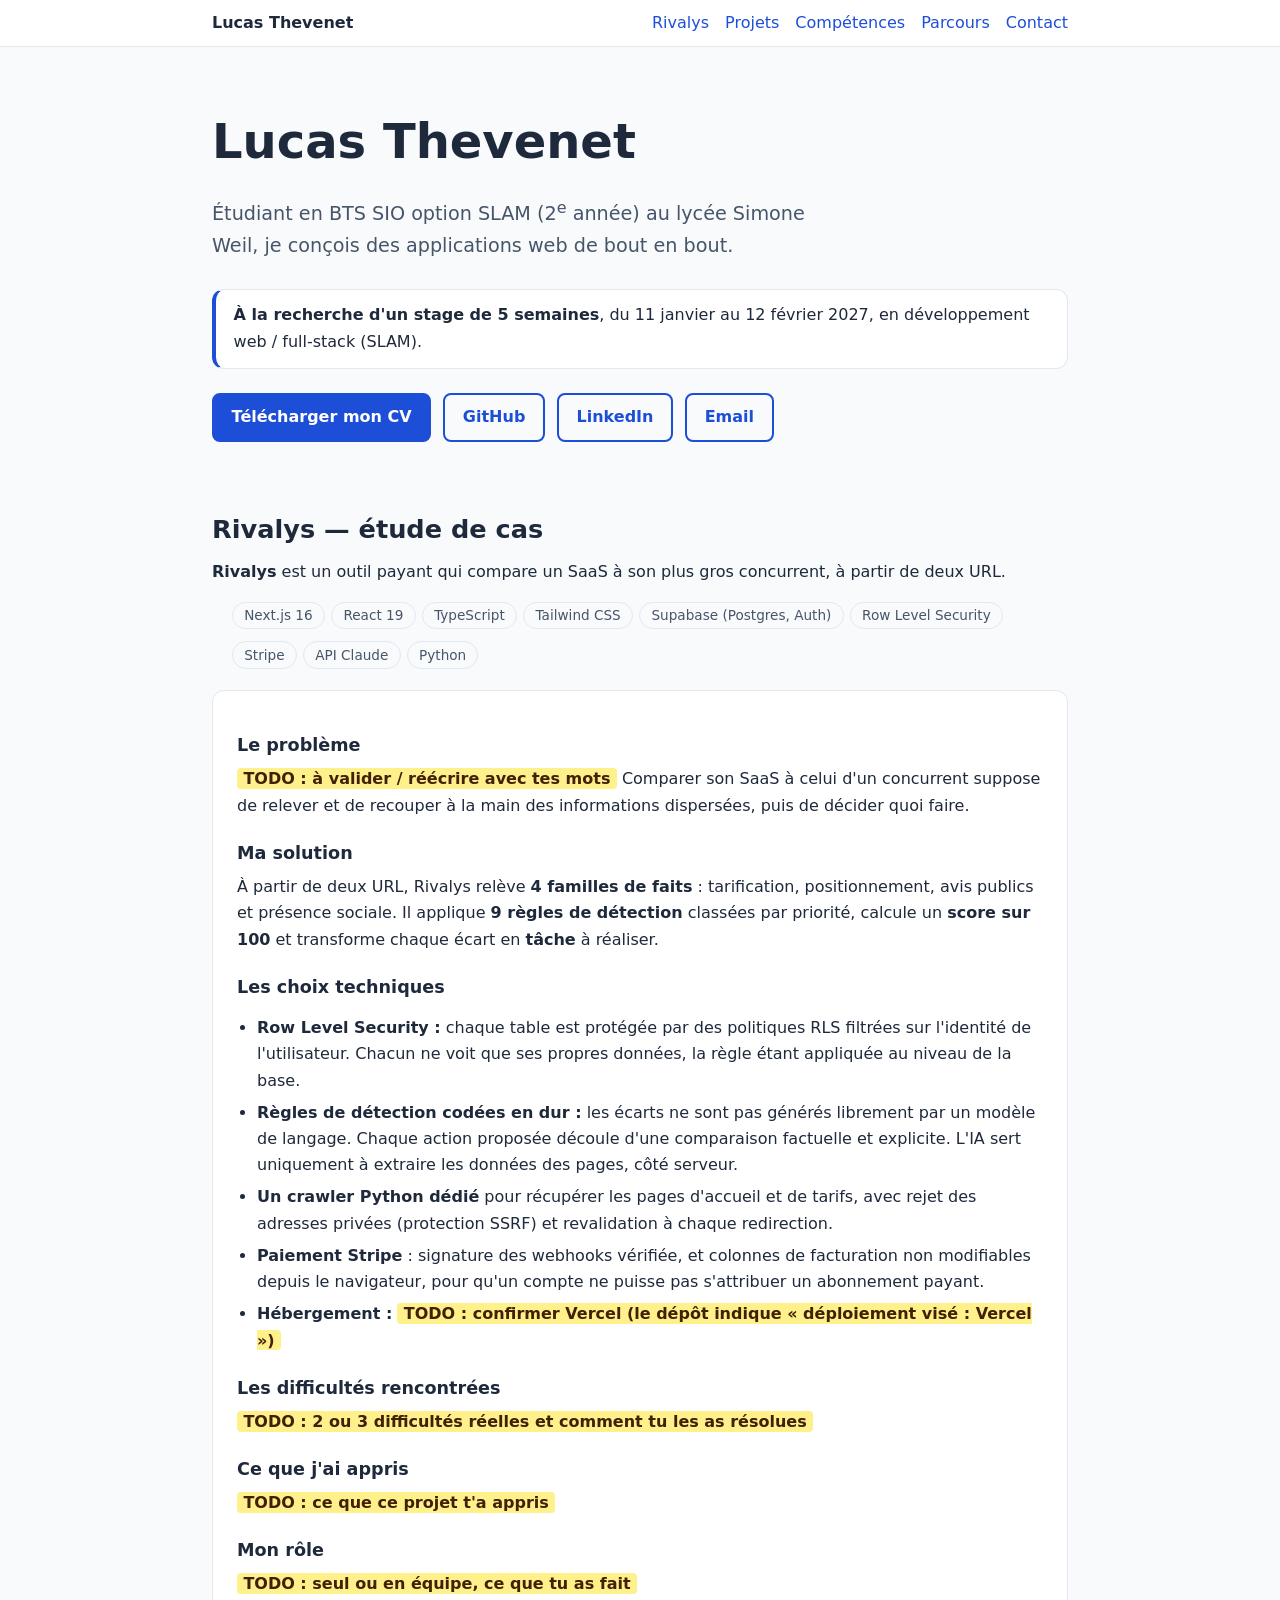
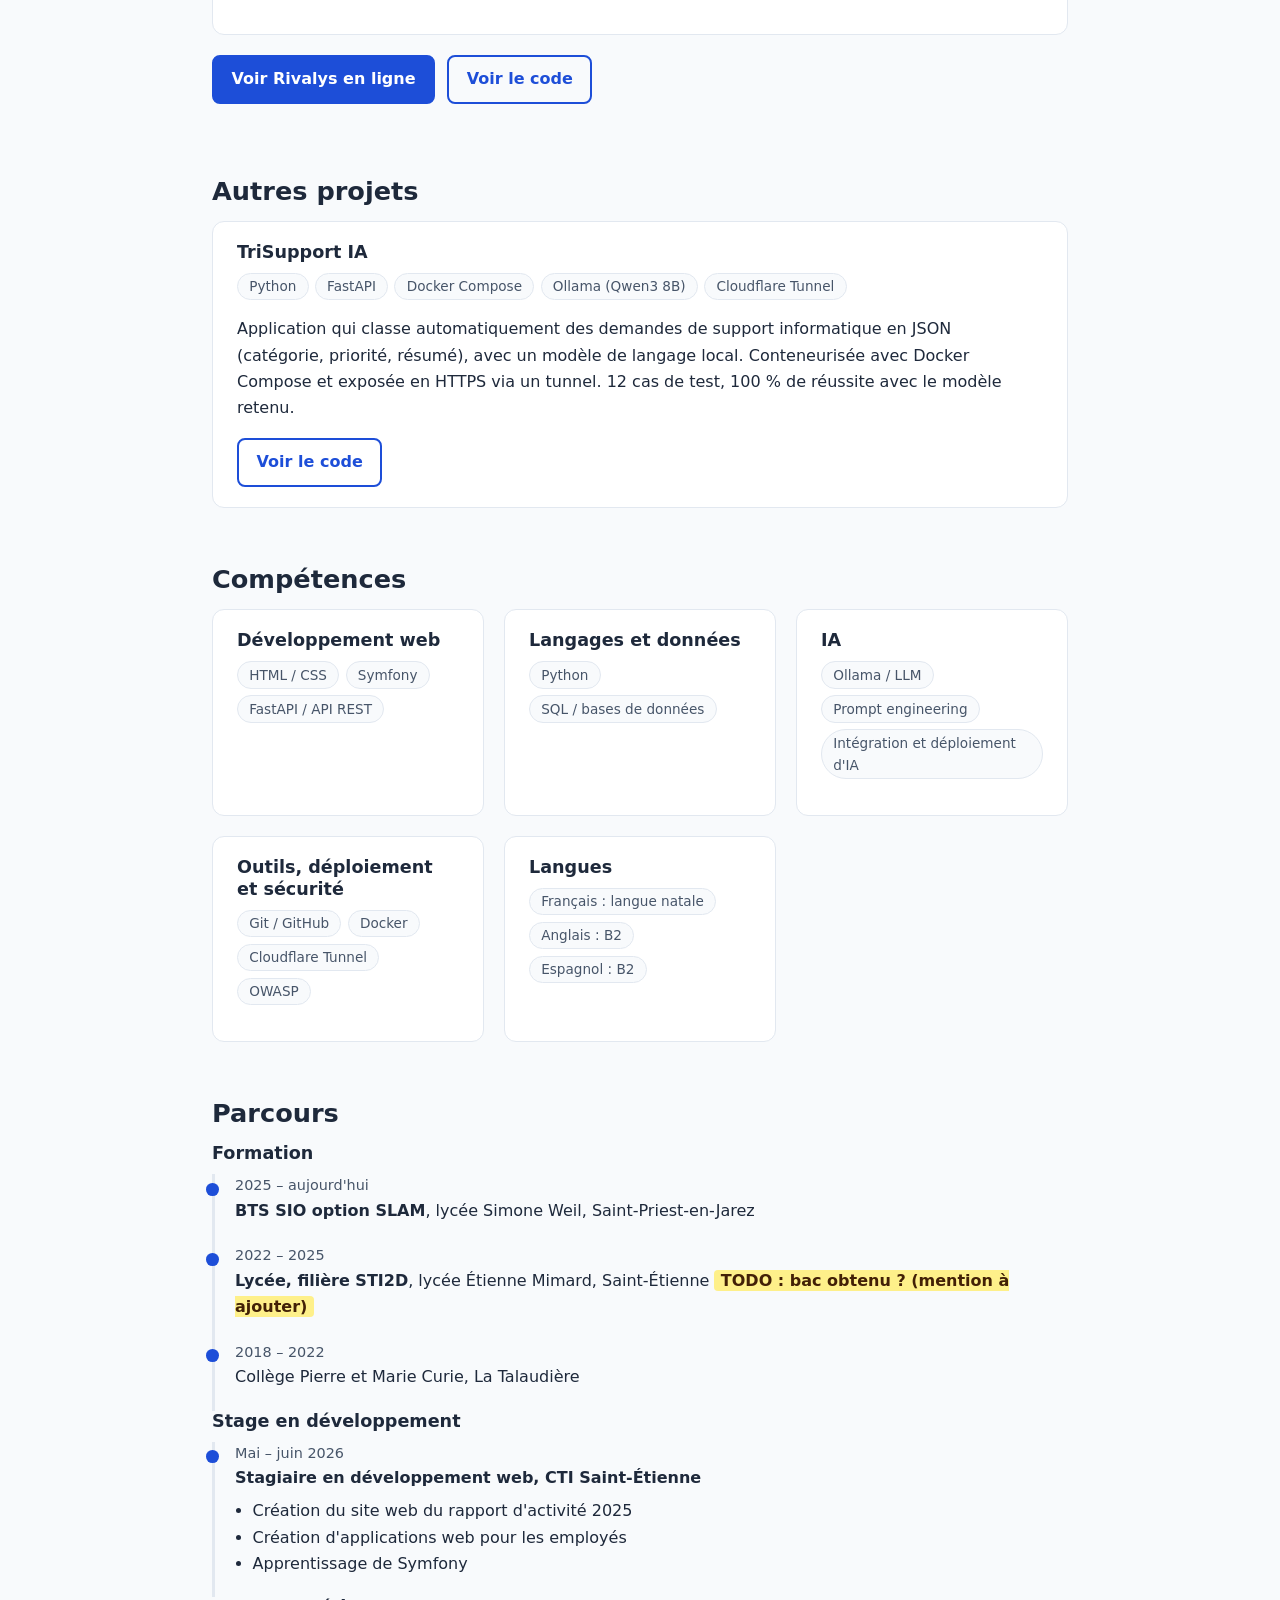
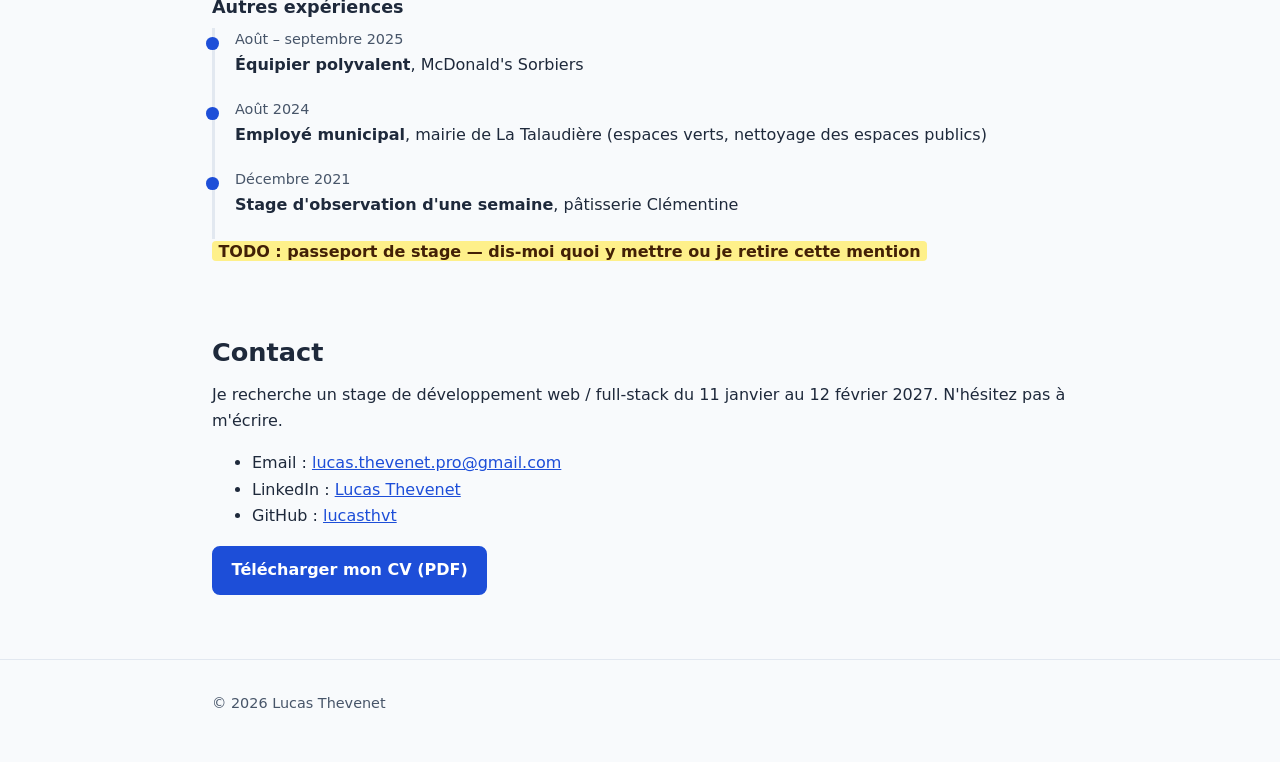
==== index.html @ 95665676 "Rivalys : stack, choix techniques vérifiés dans le dépôt et lien du code Co-Authored-By: Claude Sonn" ====
<!DOCTYPE html>
<html lang="fr">
<head>
  <meta charset="UTF-8">
  <meta name="viewport" content="width=device-width, initial-scale=1.0">
  <title>Lucas Thevenet — Portfolio | Stage développeur full-stack (BTS SIO SLAM)</title>
  <meta name="description" content="Lucas Thevenet, étudiant en BTS SIO option SLAM, cherche un stage de développement web / full-stack du 11 janvier au 12 février 2027. Découvrez Rivalys et mes projets.">
  <meta name="author" content="Lucas Thevenet">
  <link rel="canonical" href="https://lucasthvt.github.io/">
  <link rel="icon" href="favicon.svg" type="image/svg+xml">
  <meta name="color-scheme" content="light dark">

  <!-- Open Graph / partage -->
  <meta property="og:type" content="website">
  <meta property="og:locale" content="fr_FR">
  <meta property="og:site_name" content="Lucas Thevenet — Portfolio">
  <meta property="og:title" content="Lucas Thevenet — Stage développeur full-stack (BTS SIO SLAM)">
  <meta property="og:description" content="Étudiant en BTS SIO option SLAM, à la recherche d'un stage du 11 janvier au 12 février 2027. Étude de cas : Rivalys.">
  <meta property="og:url" content="https://lucasthvt.github.io/">
  <meta property="og:image" content="https://lucasthvt.github.io/og-image.png">
  <meta property="og:image:alt" content="Lucas Thevenet, étudiant BTS SIO SLAM, recherche un stage de développement full-stack">
  <meta name="twitter:card" content="summary_large_image">

  <link rel="stylesheet" href="style.css">
</head>
<body>
  <a class="skip-link" href="#contenu">Aller au contenu</a>

  <nav class="site-nav" aria-label="Navigation principale">
    <div class="container">
      <a class="brand" href="#accueil">Lucas Thevenet</a>
      <ul>
        <li><a href="#rivalys">Rivalys</a></li>
        <li><a href="#projets">Projets</a></li>
        <li><a href="#competences">Compétences</a></li>
        <li><a href="#parcours">Parcours</a></li>
        <li><a href="#contact">Contact</a></li>
      </ul>
    </div>
  </nav>

  <main id="contenu">

    <header class="hero" id="accueil">
      <div class="container">
        <h1>Lucas Thevenet</h1>
        <p class="lead">Étudiant en BTS SIO option SLAM (2<sup>e</sup> année) au lycée Simone Weil, je conçois des applications web de bout en bout.</p>
        <p class="status"><strong>À la recherche d'un stage de 5 semaines</strong>, du 11 janvier au 12 février 2027, en développement web / full-stack (SLAM).</p>
        <div class="actions">
          <a class="btn btn-primary" href="CV_Lucas_Thevenet.pdf" download>Télécharger mon CV</a>
          <a class="btn" href="https://github.com/lucasthvt" target="_blank" rel="noopener">GitHub</a>
          <a class="btn" href="https://www.linkedin.com/in/lucas-thevenet-562054393/" target="_blank" rel="noopener">LinkedIn</a>
          <a class="btn" href="mailto:lucas.thevenet.pro@gmail.com">Email</a>
        </div>
      </div>
    </header>

    <section id="rivalys" aria-labelledby="rivalys-titre">
      <div class="container case">
        <h2 id="rivalys-titre">Rivalys — étude de cas</h2>
        <p><strong>Rivalys</strong> est un outil payant qui compare un SaaS à son plus gros concurrent, à partir de deux URL.</p>
        <ul class="tags" aria-label="Technologies">
          <li>Next.js 16</li><li>React 19</li><li>TypeScript</li><li>Tailwind CSS</li><li>Supabase (Postgres, Auth)</li><li>Row Level Security</li><li>Stripe</li><li>API Claude</li><li>Python</li>
        </ul>

        <div class="card">
          <h3>Le problème</h3>
          <p><span class="todo">TODO : à valider / réécrire avec tes mots</span> Comparer son SaaS à celui d'un concurrent suppose de relever et de recouper à la main des informations dispersées, puis de décider quoi faire.</p>

          <h3>Ma solution</h3>
          <p>À partir de deux URL, Rivalys relève <strong>4 familles de faits</strong> : tarification, positionnement, avis publics et présence sociale. Il applique <strong>9 règles de détection</strong> classées par priorité, calcule un <strong>score sur 100</strong> et transforme chaque écart en <strong>tâche</strong> à réaliser.</p>

          <h3>Les choix techniques</h3>
          <ul>
            <li><strong>Row Level Security :</strong> chaque table est protégée par des politiques RLS filtrées sur l'identité de l'utilisateur. Chacun ne voit que ses propres données, la règle étant appliquée au niveau de la base.</li>
            <li><strong>Règles de détection codées en dur :</strong> les écarts ne sont pas générés librement par un modèle de langage. Chaque action proposée découle d'une comparaison factuelle et explicite. L'IA sert uniquement à extraire les données des pages, côté serveur.</li>
            <li><strong>Un crawler Python dédié</strong> pour récupérer les pages d'accueil et de tarifs, avec rejet des adresses privées (protection SSRF) et revalidation à chaque redirection.</li>
            <li><strong>Paiement Stripe</strong> : signature des webhooks vérifiée, et colonnes de facturation non modifiables depuis le navigateur, pour qu'un compte ne puisse pas s'attribuer un abonnement payant.</li>
            <li><strong>Hébergement :</strong> <span class="todo">TODO : confirmer Vercel (le dépôt indique « déploiement visé : Vercel »)</span></li>
          </ul>

          <h3>Les difficultés rencontrées</h3>
          <p><span class="todo">TODO : 2 ou 3 difficultés réelles et comment tu les as résolues</span></p>

          <h3>Ce que j'ai appris</h3>
          <p><span class="todo">TODO : ce que ce projet t'a appris</span></p>

          <h3>Mon rôle</h3>
          <p><span class="todo">TODO : seul ou en équipe, ce que tu as fait</span></p>
        </div>

        <p class="actions" style="margin-top:1.25rem"><a class="btn btn-primary" href="https://rivalys.com" target="_blank" rel="noopener">Voir Rivalys en ligne</a>
        <a class="btn" href="https://github.com/lucasthvt/rivalys" target="_blank" rel="noopener">Voir le code<span class="sr-only"> de Rivalys</span></a></p>
      </div>
    </section>

    <section id="projets" aria-labelledby="projets-titre">
      <div class="container">
        <h2 id="projets-titre">Autres projets</h2>
        <div class="grid">
          <article class="card">
            <h3>TriSupport IA</h3>
            <ul class="tags" aria-label="Technologies">
              <li>Python</li><li>FastAPI</li><li>Docker Compose</li><li>Ollama (Qwen3 8B)</li><li>Cloudflare Tunnel</li>
            </ul>
            <p>Application qui classe automatiquement des demandes de support informatique en JSON (catégorie, priorité, résumé), avec un modèle de langage local. Conteneurisée avec Docker Compose et exposée en HTTPS via un tunnel. 12 cas de test, 100 % de réussite avec le modèle retenu.</p>
            <a class="btn" href="https://github.com/lucasthvt/projet-ia-lucas" target="_blank" rel="noopener">Voir le code<span class="sr-only"> de TriSupport IA</span></a>
          </article>
        </div>
      </div>
    </section>

    <section id="competences" aria-labelledby="competences-titre">
      <div class="container">
        <h2 id="competences-titre">Compétences</h2>
        <div class="grid">
          <div class="card">
            <h3>Développement web</h3>
            <ul class="tags"><li>HTML / CSS</li><li>Symfony</li><li>FastAPI / API REST</li></ul>
          </div>
          <div class="card">
            <h3>Langages et données</h3>
            <ul class="tags"><li>Python</li><li>SQL / bases de données</li></ul>
          </div>
          <div class="card">
            <h3>IA</h3>
            <ul class="tags"><li>Ollama / LLM</li><li>Prompt engineering</li><li>Intégration et déploiement d'IA</li></ul>
          </div>
          <div class="card">
            <h3>Outils, déploiement et sécurité</h3>
            <ul class="tags"><li>Git / GitHub</li><li>Docker</li><li>Cloudflare Tunnel</li><li>OWASP</li></ul>
          </div>
          <div class="card">
            <h3>Langues</h3>
            <ul class="tags"><li>Français : langue natale</li><li>Anglais : B2</li><li>Espagnol : B2</li></ul>
          </div>
        </div>
      </div>
    </section>

    <section id="parcours" aria-labelledby="parcours-titre">
      <div class="container">
        <h2 id="parcours-titre">Parcours</h2>

        <h3>Formation</h3>
        <ul class="timeline">
          <li><span class="date">2025 – aujourd'hui</span><strong>BTS SIO option SLAM</strong>, lycée Simone Weil, Saint-Priest-en-Jarez</li>
          <li><span class="date">2022 – 2025</span><strong>Lycée, filière STI2D</strong>, lycée Étienne Mimard, Saint-Étienne <span class="todo">TODO : bac obtenu ? (mention à ajouter)</span></li>
          <li><span class="date">2018 – 2022</span>Collège Pierre et Marie Curie, La Talaudière</li>
        </ul>

        <h3>Stage en développement</h3>
        <ul class="timeline">
          <li><span class="date">Mai – juin 2026</span><strong>Stagiaire en développement web, CTI Saint-Étienne</strong>
            <ul>
              <li>Création du site web du rapport d'activité 2025</li>
              <li>Création d'applications web pour les employés</li>
              <li>Apprentissage de Symfony</li>
            </ul>
          </li>
        </ul>

        <h3>Autres expériences</h3>
        <ul class="timeline">
          <li><span class="date">Août – septembre 2025</span><strong>Équipier polyvalent</strong>, McDonald's Sorbiers</li>
          <li><span class="date">Août 2024</span><strong>Employé municipal</strong>, mairie de La Talaudière (espaces verts, nettoyage des espaces publics)</li>
          <li><span class="date">Décembre 2021</span><strong>Stage d'observation d'une semaine</strong>, pâtisserie Clémentine</li>
        </ul>
        <p><span class="todo">TODO : passeport de stage — dis-moi quoi y mettre ou je retire cette mention</span></p>
      </div>
    </section>

    <section id="contact" aria-labelledby="contact-titre">
      <div class="container">
        <h2 id="contact-titre">Contact</h2>
        <p>Je recherche un stage de développement web / full-stack du 11 janvier au 12 février 2027. N'hésitez pas à m'écrire.</p>
        <ul>
          <li>Email : <a href="mailto:lucas.thevenet.pro@gmail.com">lucas.thevenet.pro@gmail.com</a></li>
          <li>LinkedIn : <a href="https://www.linkedin.com/in/lucas-thevenet-562054393/" target="_blank" rel="noopener">Lucas Thevenet</a></li>
          <li>GitHub : <a href="https://github.com/lucasthvt" target="_blank" rel="noopener">lucasthvt</a></li>
        </ul>
        <p><a class="btn btn-primary" href="CV_Lucas_Thevenet.pdf" download>Télécharger mon CV (PDF)</a></p>
      </div>
    </section>

  </main>

  <footer>
    <div class="container">
      <p>© 2026 Lucas Thevenet</p>
    </div>
  </footer>
</body>
</html>
---- style.css ----
/* ===== Variables (thème clair par défaut, sombre via prefers-color-scheme) ===== */
:root {
  --bg: #f8fafc;
  --surface: #ffffff;
  --text: #1e293b;
  --muted: #475569;
  --border: #e2e8f0;
  --accent: #1d4ed8;
  --accent-hover: #1e40af;
  --on-accent: #ffffff;
  --todo-bg: #fef08a;
  --todo-text: #422006;
  --radius: 12px;
  --max: 56rem;
}

@media (prefers-color-scheme: dark) {
  :root {
    --bg: #0f172a;
    --surface: #1e293b;
    --text: #e2e8f0;
    --muted: #cbd5e1;
    --border: #334155;
    --accent: #93c5fd;
    --accent-hover: #bfdbfe;
    --on-accent: #0f172a;
  }
}

/* ===== Base ===== */
*, *::before, *::after { box-sizing: border-box; }

html { scroll-behavior: smooth; scroll-padding-top: 4.5rem; }

@media (prefers-reduced-motion: reduce) {
  html { scroll-behavior: auto; }
}

body {
  margin: 0;
  font-family: system-ui, -apple-system, "Segoe UI", Roboto, Arial, sans-serif;
  background: var(--bg);
  color: var(--text);
  line-height: 1.65;
}

h1, h2, h3 { line-height: 1.25; margin: 0 0 .5em; }
h1 { font-size: clamp(2rem, 5vw, 3rem); }
h2 { font-size: 1.6rem; }
h3 { font-size: 1.1rem; }
p { margin: 0 0 1em; }
a { color: var(--accent); }
a:hover { color: var(--accent-hover); }

:focus-visible {
  outline: 3px solid var(--accent);
  outline-offset: 3px;
  border-radius: 4px;
}

.container { max-width: var(--max); margin: 0 auto; padding: 0 1.25rem; }

section { padding: 3.5rem 0 0; }

.skip-link {
  position: absolute;
  left: 1rem;
  top: -4rem;
  background: var(--accent);
  color: var(--on-accent);
  padding: .5rem 1rem;
  border-radius: 6px;
  z-index: 20;
}
.skip-link:focus { top: 1rem; }

/* ===== Navigation ===== */
.site-nav {
  position: sticky;
  top: 0;
  z-index: 10;
  background: var(--surface);
  border-bottom: 1px solid var(--border);
}
.site-nav .container {
  display: flex;
  flex-wrap: wrap;
  gap: .25rem 1.25rem;
  align-items: center;
  padding-top: .6rem;
  padding-bottom: .6rem;
}
.site-nav .brand { font-weight: 700; margin-right: auto; text-decoration: none; color: var(--text); }
.site-nav ul { display: flex; flex-wrap: wrap; gap: .25rem 1rem; list-style: none; margin: 0; padding: 0; }
.site-nav a { text-decoration: none; }
.site-nav ul a:hover { text-decoration: underline; }

/* ===== Hero ===== */
.hero { padding: 4rem 0 1rem; }
.hero .lead { font-size: 1.2rem; color: var(--muted); max-width: 40rem; }
.hero .status {
  display: inline-block;
  background: var(--surface);
  border: 1px solid var(--border);
  border-left: 4px solid var(--accent);
  border-radius: var(--radius);
  padding: .8rem 1.1rem;
  margin: .5rem 0 1.5rem;
}
.actions { display: flex; flex-wrap: wrap; gap: .75rem; }

.btn {
  display: inline-block;
  padding: .6rem 1.1rem;
  border-radius: 8px;
  border: 2px solid var(--accent);
  color: var(--accent);
  text-decoration: none;
  font-weight: 600;
}
.btn:hover { background: var(--accent); color: var(--on-accent); }
.btn-primary { background: var(--accent); color: var(--on-accent); }
.btn-primary:hover { background: var(--accent-hover); border-color: var(--accent-hover); color: var(--on-accent); }

/* ===== Cartes ===== */
.card {
  background: var(--surface);
  border: 1px solid var(--border);
  border-radius: var(--radius);
  padding: 1.25rem 1.5rem;
}
.grid { display: grid; gap: 1.25rem; grid-template-columns: repeat(auto-fit, minmax(16rem, 1fr)); }

.tags { display: flex; flex-wrap: wrap; gap: .4rem; list-style: none; padding: 0; margin: 0 0 1rem; }
.tags li {
  background: var(--bg);
  border: 1px solid var(--border);
  border-radius: 999px;
  padding: .1rem .7rem;
  font-size: .85rem;
  color: var(--muted);
}

/* ===== Étude de cas ===== */
.case h3 { margin-top: 1.5rem; }
.case ol, .case ul { padding-left: 1.25rem; }
.case li { margin-bottom: .35rem; }

/* ===== Parcours ===== */
.timeline { list-style: none; margin: 0; padding: 0; border-left: 3px solid var(--border); }
.timeline li { padding: 0 0 1.25rem 1.25rem; position: relative; }
.timeline li::before {
  content: "";
  position: absolute;
  left: -.55rem;
  top: .55rem;
  width: .8rem;
  height: .8rem;
  border-radius: 50%;
  background: var(--accent);
}
.timeline .date { display: block; font-size: .9rem; color: var(--muted); }

/* ===== TODO visibles ===== */
.todo {
  background: var(--todo-bg);
  color: var(--todo-text);
  padding: .05rem .4rem;
  border-radius: 4px;
  font-weight: 600;
}

/* ===== Pied de page ===== */
footer { margin-top: 4rem; padding: 2rem 0; border-top: 1px solid var(--border); color: var(--muted); font-size: .9rem; }

/* ===== Utilitaires ===== */
.sr-only {
  position: absolute;
  width: 1px;
  height: 1px;
  overflow: hidden;
  clip: rect(0 0 0 0);
  white-space: nowrap;
}

/* Listes imbriquées dans la frise : pas de pastille */
.timeline ul { margin: .4rem 0 0; padding-left: 1.1rem; }
.timeline ul li { padding: 0; position: static; list-style: disc; }
.timeline ul li::before { content: none; }
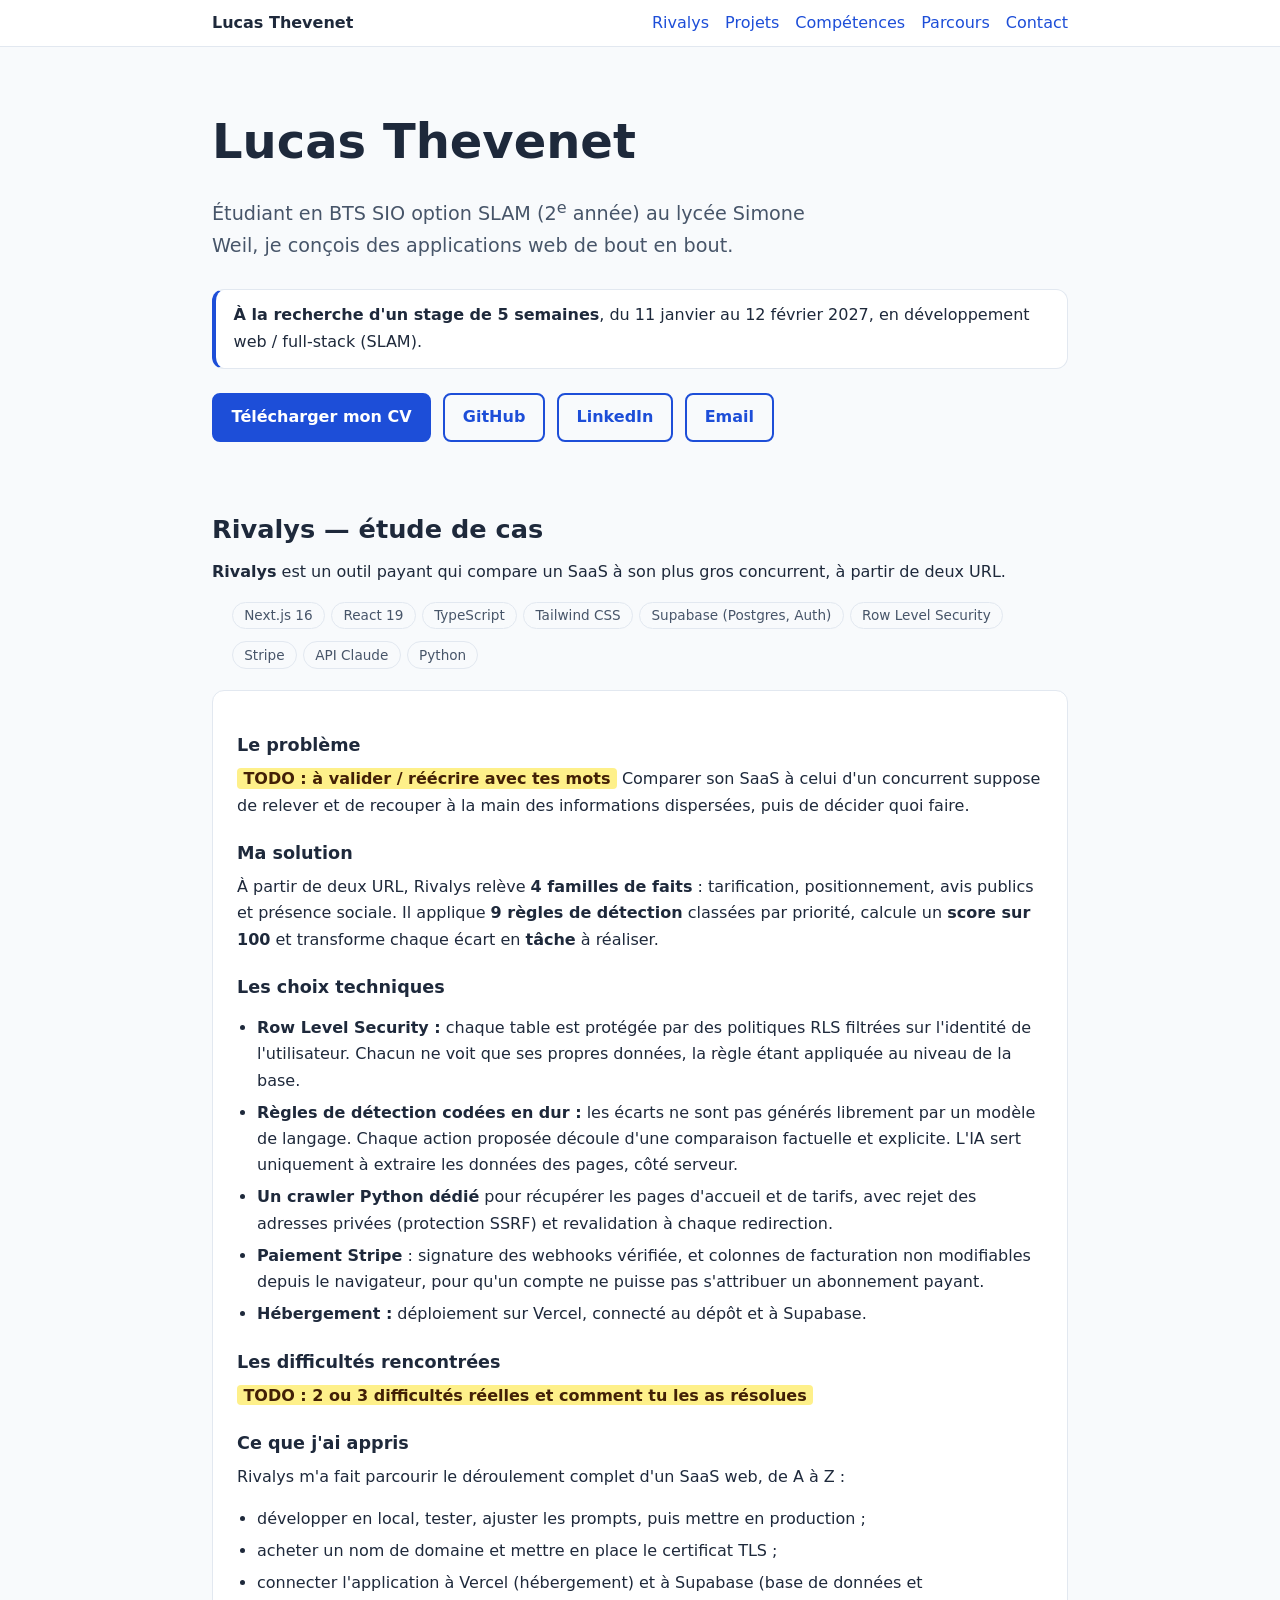
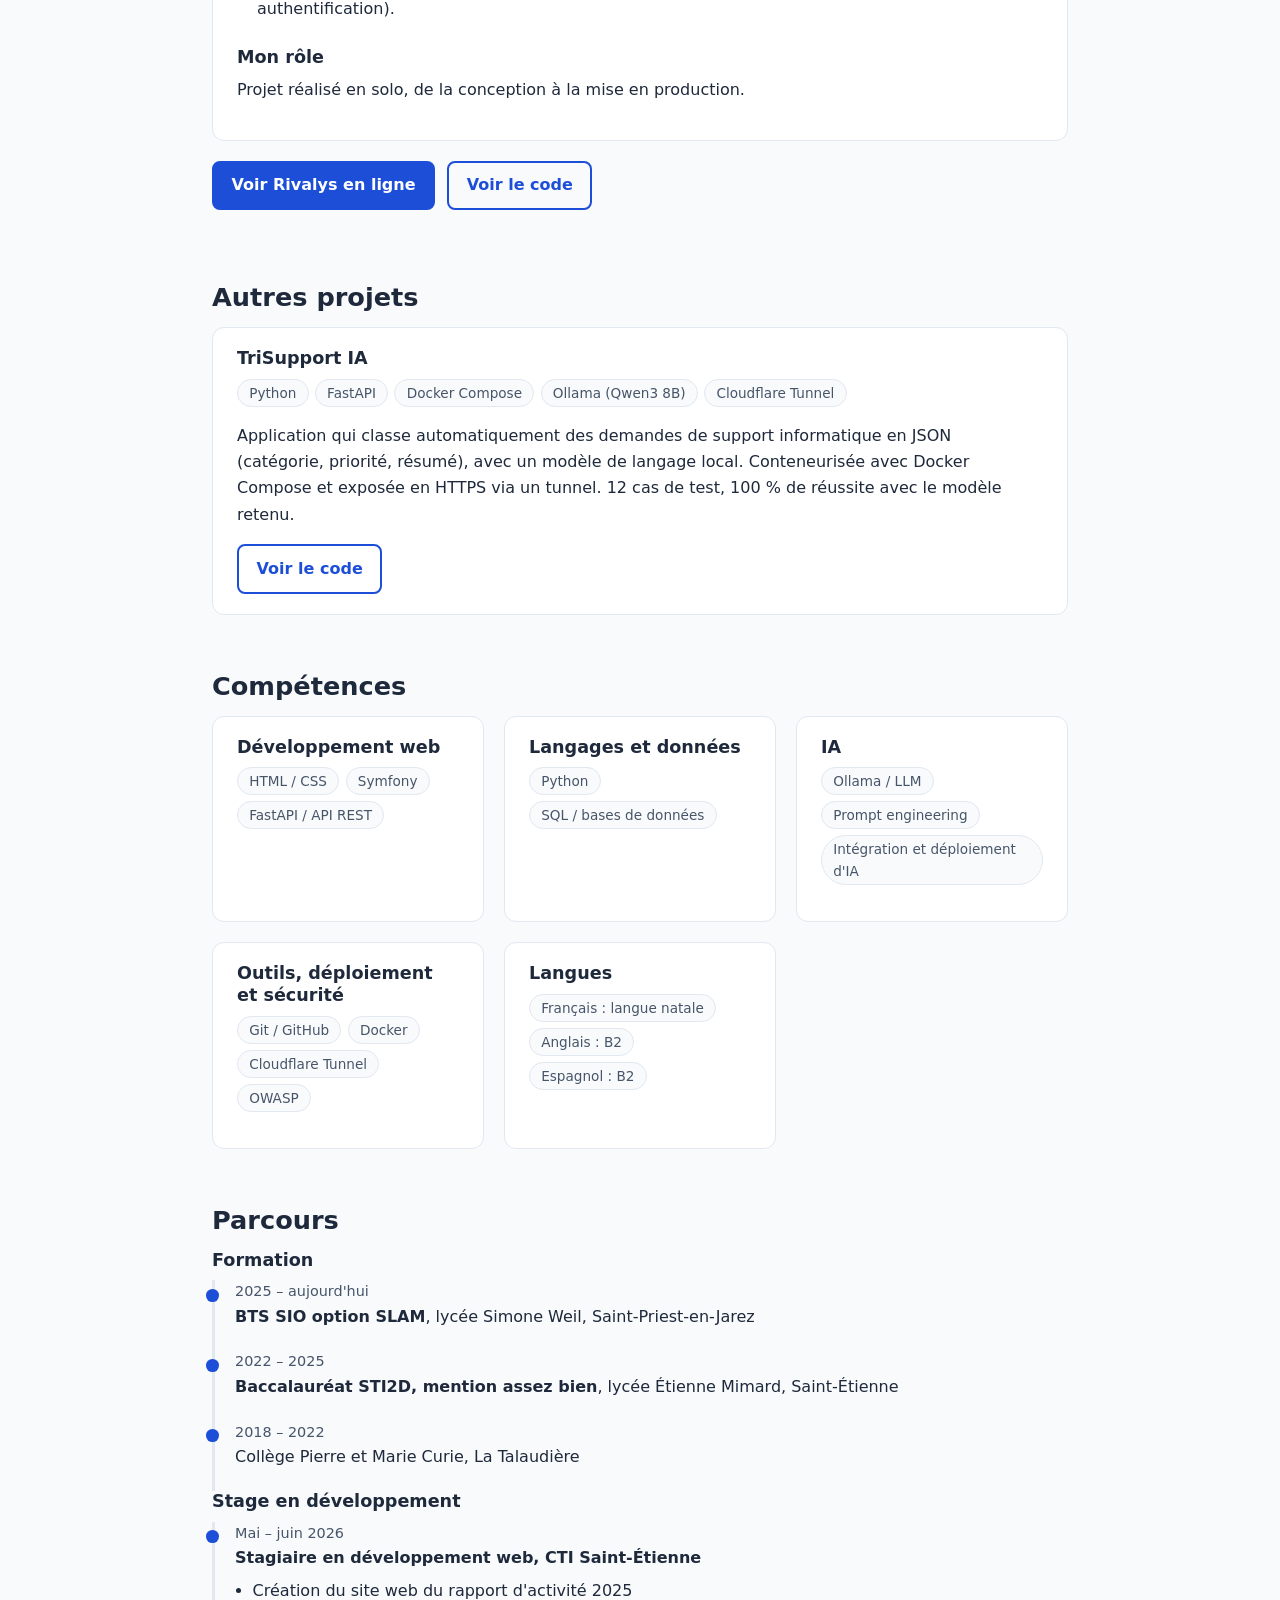
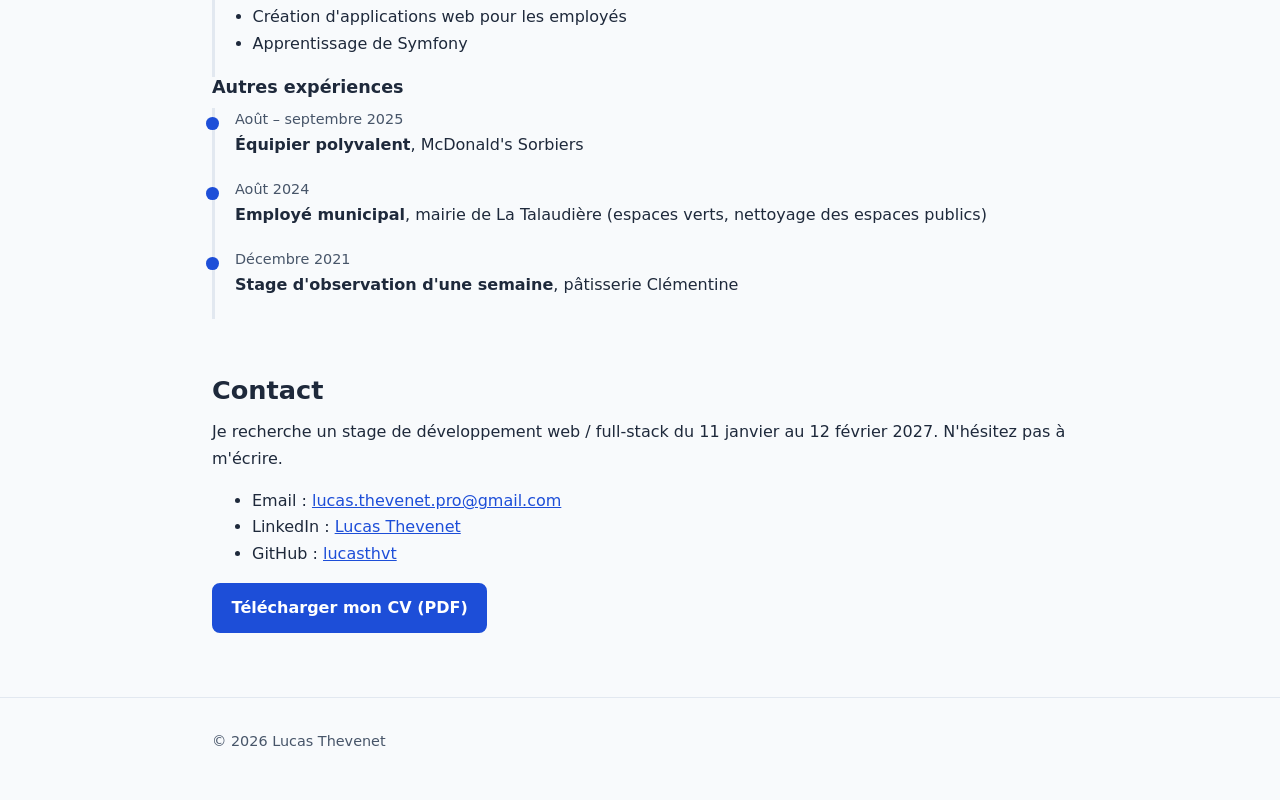
==== commit 3c6d60a9: "Rivalys : hébergement, apprentissages, rôle ; bac avec mention ; retire le passeport de stage Co-Aut" ====
--- a/index.html
+++ b/index.html
@@ -76,17 +76,22 @@
             <li><strong>Règles de détection codées en dur :</strong> les écarts ne sont pas générés librement par un modèle de langage. Chaque action proposée découle d'une comparaison factuelle et explicite. L'IA sert uniquement à extraire les données des pages, côté serveur.</li>
             <li><strong>Un crawler Python dédié</strong> pour récupérer les pages d'accueil et de tarifs, avec rejet des adresses privées (protection SSRF) et revalidation à chaque redirection.</li>
             <li><strong>Paiement Stripe</strong> : signature des webhooks vérifiée, et colonnes de facturation non modifiables depuis le navigateur, pour qu'un compte ne puisse pas s'attribuer un abonnement payant.</li>
-            <li><strong>Hébergement :</strong> <span class="todo">TODO : confirmer Vercel (le dépôt indique « déploiement visé : Vercel »)</span></li>
+            <li><strong>Hébergement :</strong> déploiement sur Vercel, connecté au dépôt et à Supabase.</li>
           </ul>
 
           <h3>Les difficultés rencontrées</h3>
           <p><span class="todo">TODO : 2 ou 3 difficultés réelles et comment tu les as résolues</span></p>
 
           <h3>Ce que j'ai appris</h3>
-          <p><span class="todo">TODO : ce que ce projet t'a appris</span></p>
+          <p>Rivalys m'a fait parcourir le déroulement complet d'un SaaS web, de A à Z :</p>
+          <ul>
+            <li>développer en local, tester, ajuster les prompts, puis mettre en production ;</li>
+            <li>acheter un nom de domaine et mettre en place le certificat TLS ;</li>
+            <li>connecter l'application à Vercel (hébergement) et à Supabase (base de données et authentification).</li>
+          </ul>
 
           <h3>Mon rôle</h3>
-          <p><span class="todo">TODO : seul ou en équipe, ce que tu as fait</span></p>
+          <p>Projet réalisé en solo, de la conception à la mise en production.</p>
         </div>
 
         <p class="actions" style="margin-top:1.25rem"><a class="btn btn-primary" href="https://rivalys.com" target="_blank" rel="noopener">Voir Rivalys en ligne</a>
@@ -145,7 +150,7 @@
         <h3>Formation</h3>
         <ul class="timeline">
           <li><span class="date">2025 – aujourd'hui</span><strong>BTS SIO option SLAM</strong>, lycée Simone Weil, Saint-Priest-en-Jarez</li>
-          <li><span class="date">2022 – 2025</span><strong>Lycée, filière STI2D</strong>, lycée Étienne Mimard, Saint-Étienne <span class="todo">TODO : bac obtenu ? (mention à ajouter)</span></li>
+          <li><span class="date">2022 – 2025</span><strong>Baccalauréat STI2D, mention assez bien</strong>, lycée Étienne Mimard, Saint-Étienne</li>
           <li><span class="date">2018 – 2022</span>Collège Pierre et Marie Curie, La Talaudière</li>
         </ul>
 
@@ -166,7 +171,6 @@
           <li><span class="date">Août 2024</span><strong>Employé municipal</strong>, mairie de La Talaudière (espaces verts, nettoyage des espaces publics)</li>
           <li><span class="date">Décembre 2021</span><strong>Stage d'observation d'une semaine</strong>, pâtisserie Clémentine</li>
         </ul>
-        <p><span class="todo">TODO : passeport de stage — dis-moi quoi y mettre ou je retire cette mention</span></p>
       </div>
     </section>
 
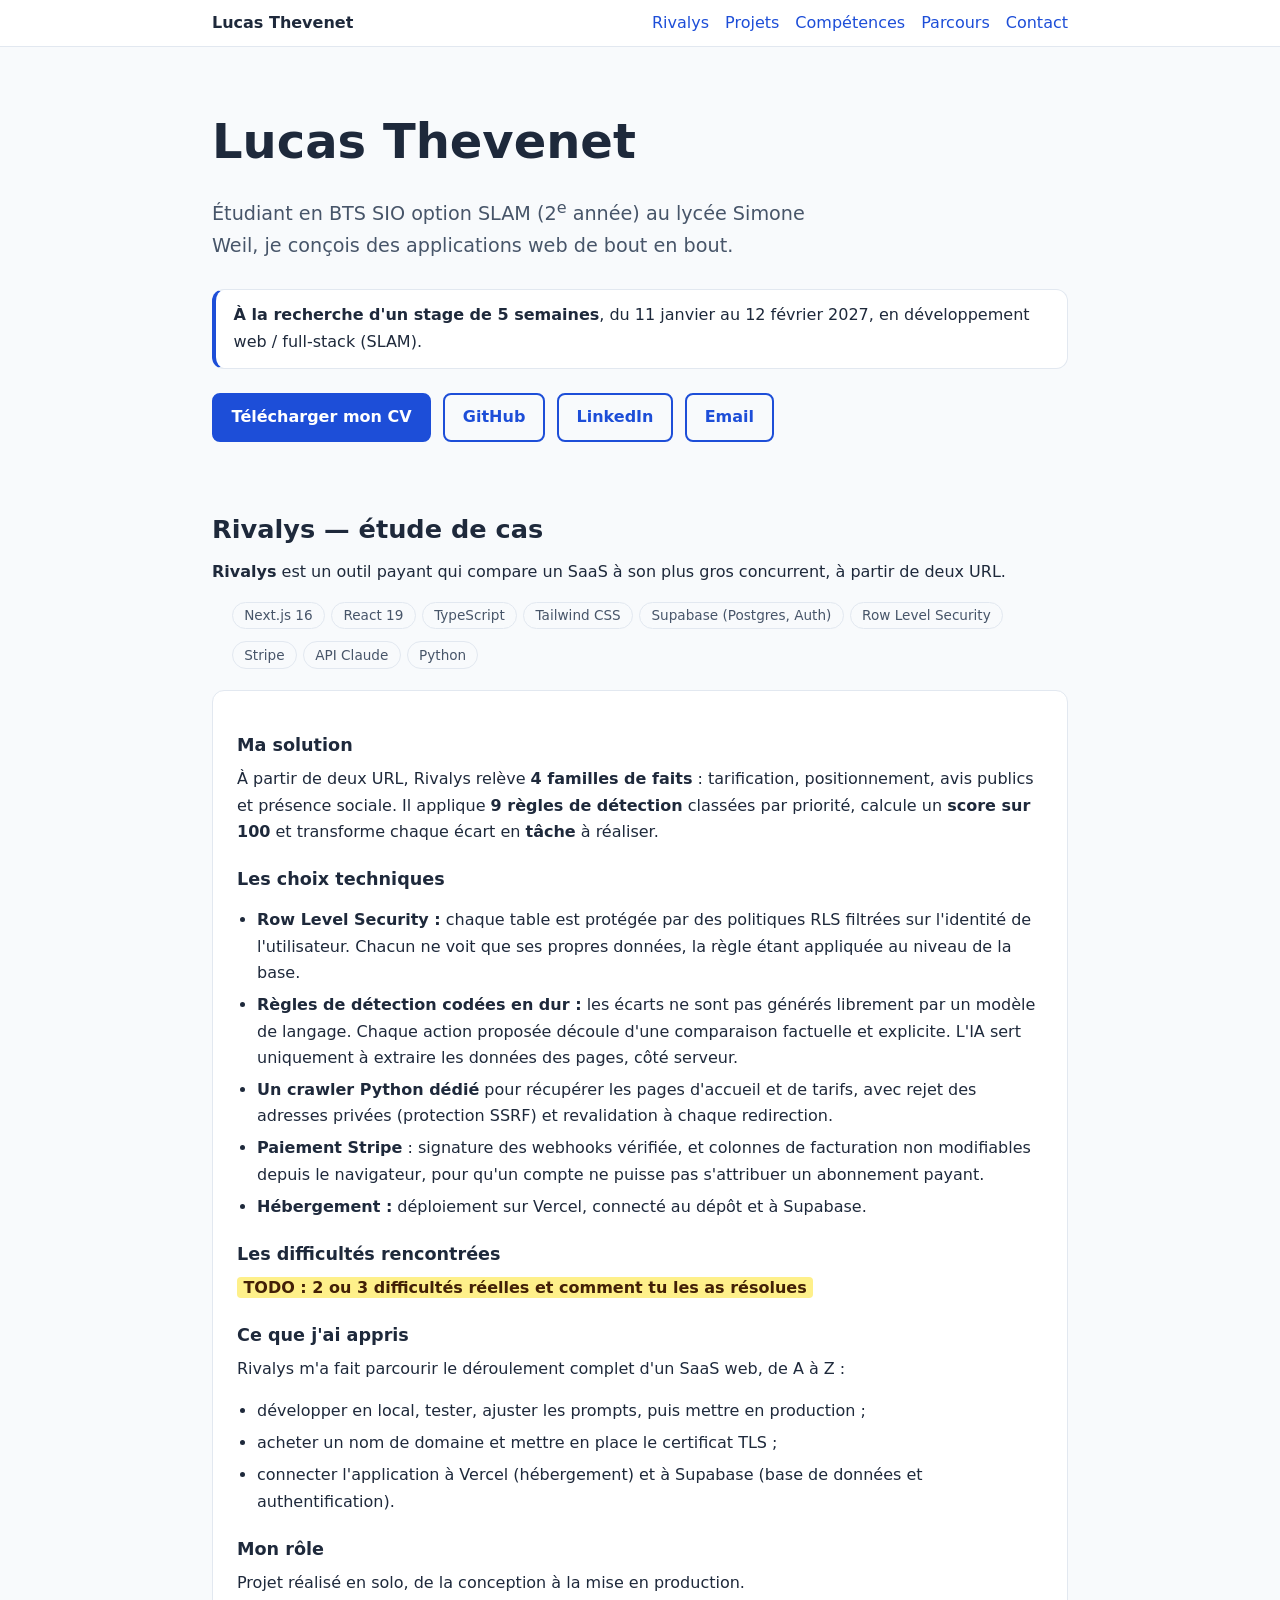
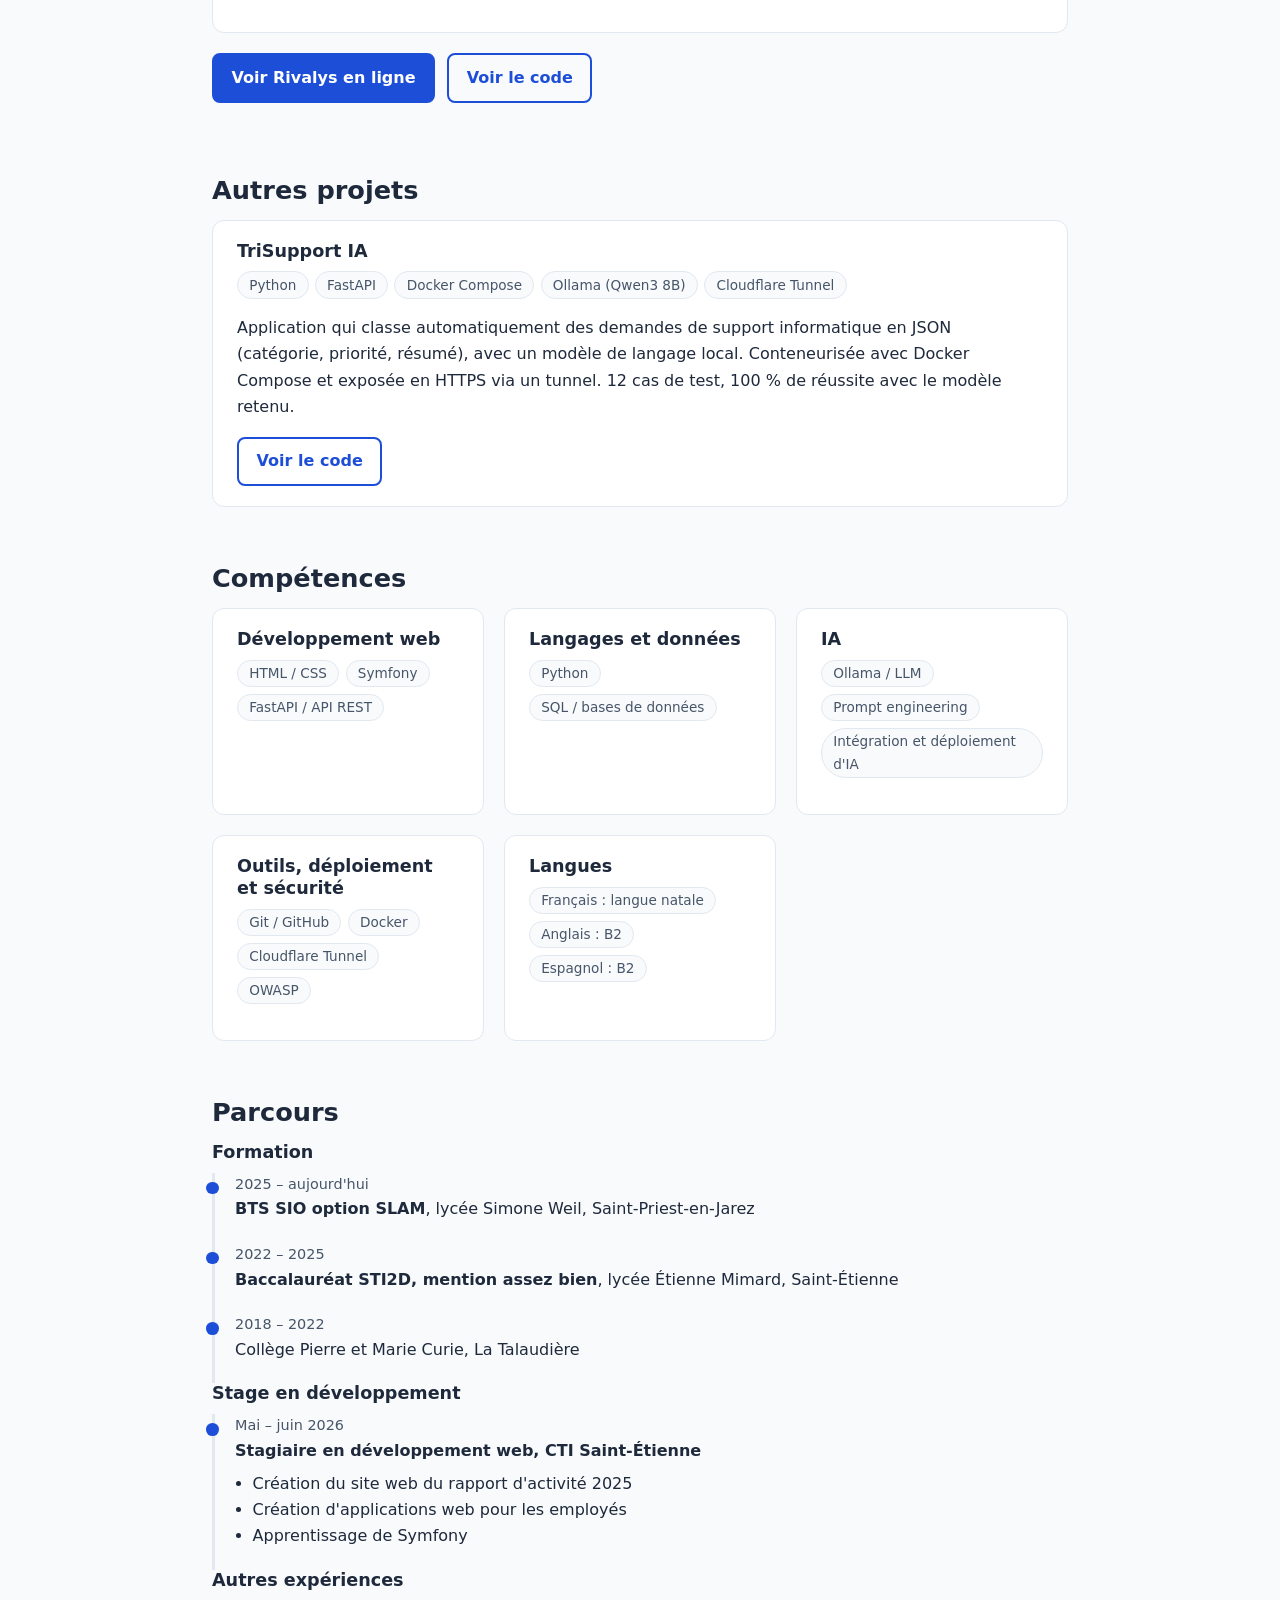
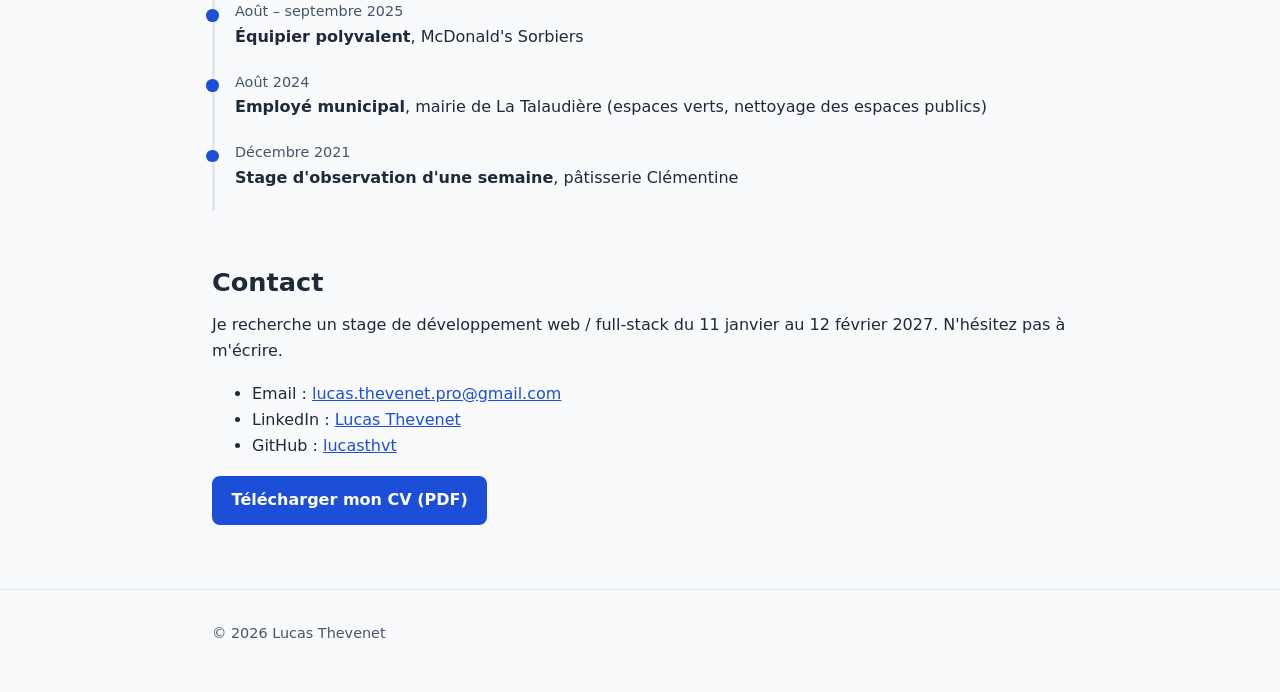
==== commit f38fe674: "Rivalys : retire le paragraphe « Le problème » Co-Authored-By: Claude Sonnet 5.5 <noreply@anthropic." ====
--- a/index.html
+++ b/index.html
@@ -64,9 +64,6 @@
         </ul>
 
         <div class="card">
-          <h3>Le problème</h3>
-          <p><span class="todo">TODO : à valider / réécrire avec tes mots</span> Comparer son SaaS à celui d'un concurrent suppose de relever et de recouper à la main des informations dispersées, puis de décider quoi faire.</p>
-
           <h3>Ma solution</h3>
           <p>À partir de deux URL, Rivalys relève <strong>4 familles de faits</strong> : tarification, positionnement, avis publics et présence sociale. Il applique <strong>9 règles de détection</strong> classées par priorité, calcule un <strong>score sur 100</strong> et transforme chaque écart en <strong>tâche</strong> à réaliser.</p>
 
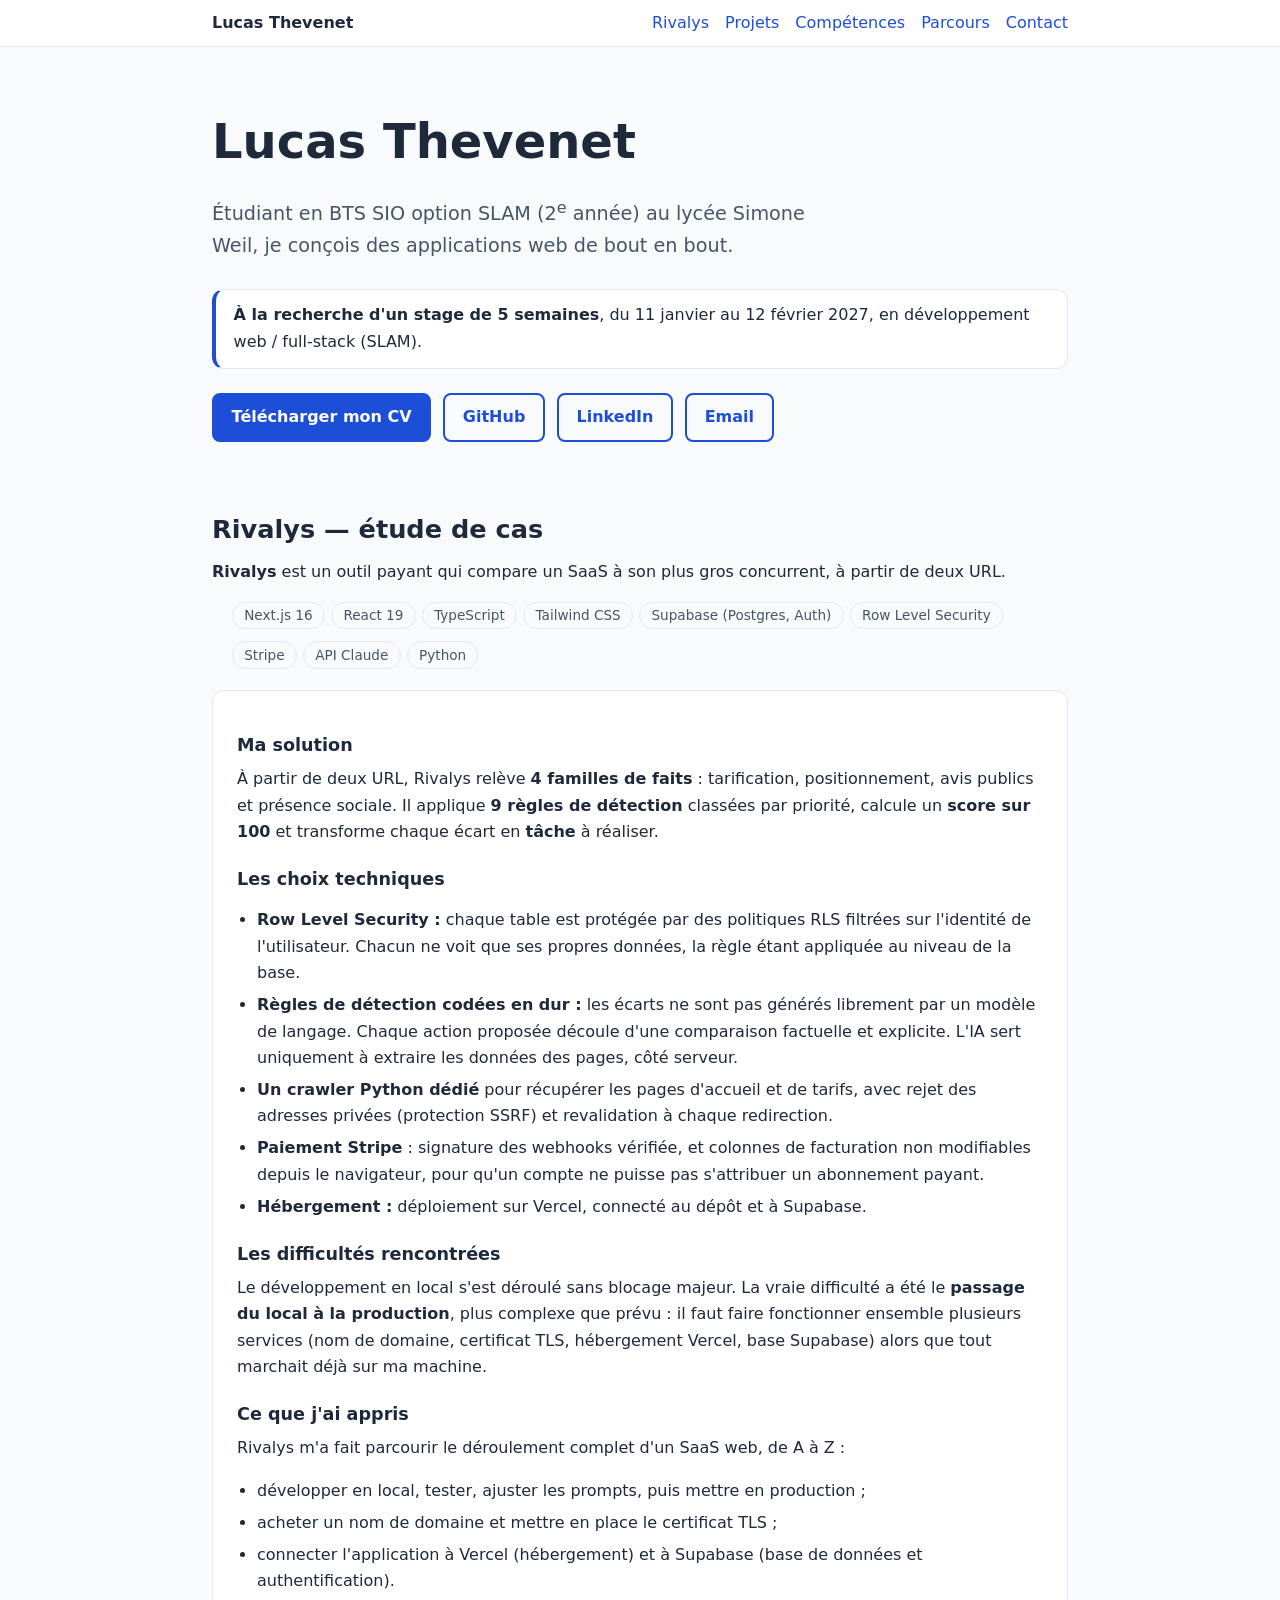
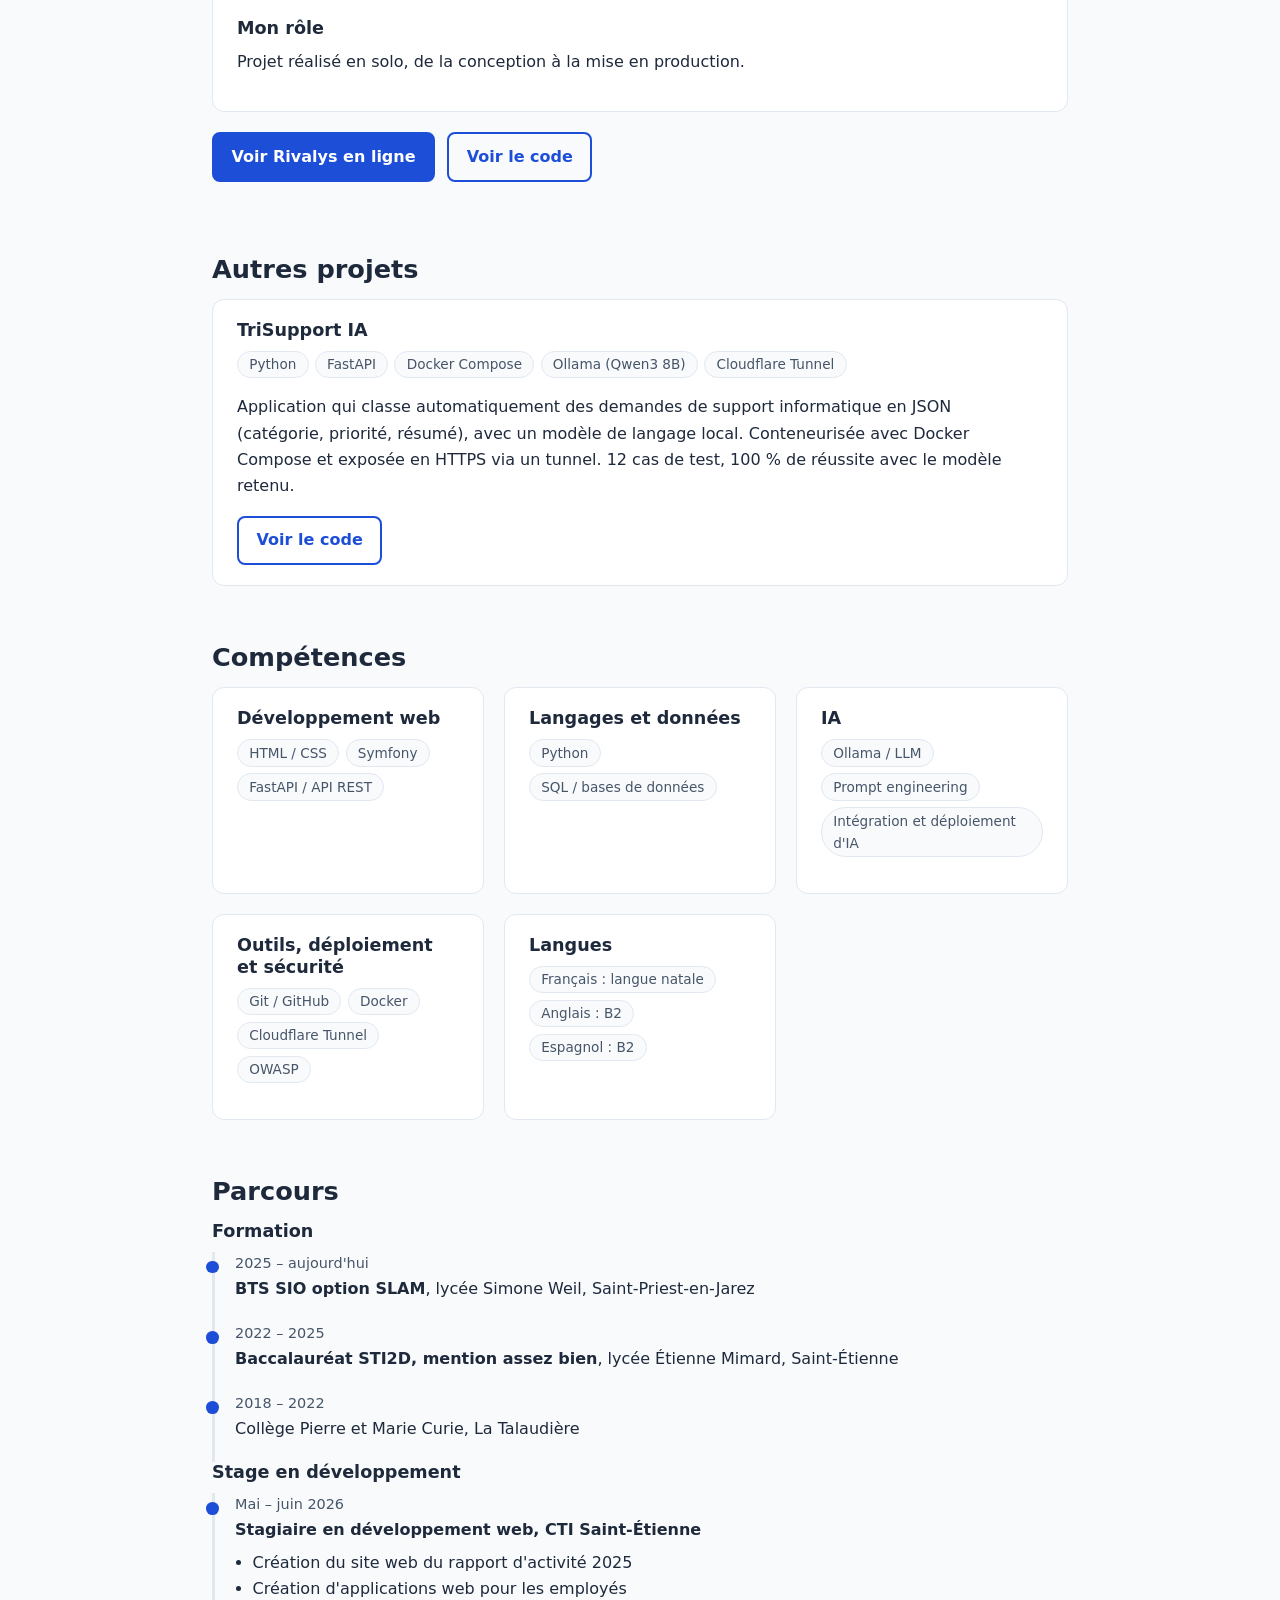
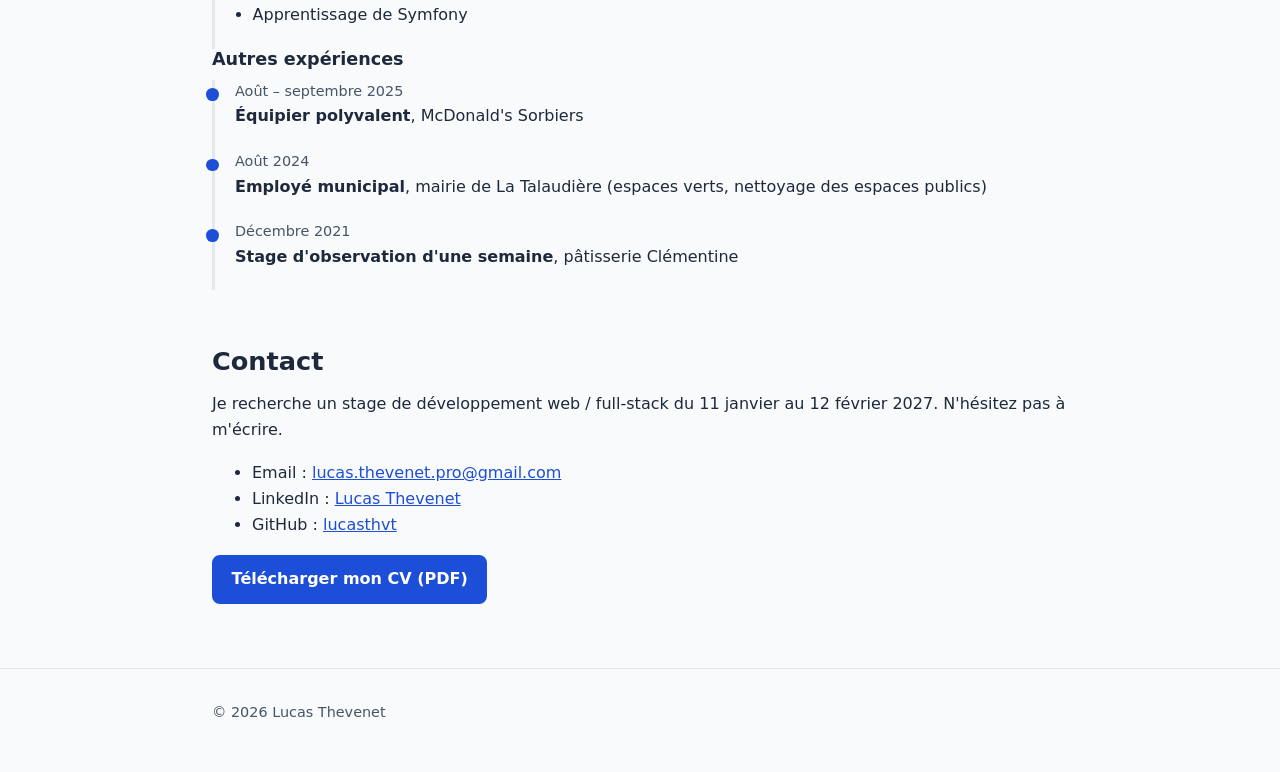
==== commit d53c96d8: "Rivalys : difficulté du passage du local à la production Co-Authored-By: Claude Sonnet 5.5 <noreply@" ====
--- a/index.html
+++ b/index.html
@@ -77,7 +77,7 @@
           </ul>
 
           <h3>Les difficultés rencontrées</h3>
-          <p><span class="todo">TODO : 2 ou 3 difficultés réelles et comment tu les as résolues</span></p>
+          <p>Le développement en local s'est déroulé sans blocage majeur. La vraie difficulté a été le <strong>passage du local à la production</strong>, plus complexe que prévu : il faut faire fonctionner ensemble plusieurs services (nom de domaine, certificat TLS, hébergement Vercel, base Supabase) alors que tout marchait déjà sur ma machine.</p>
 
           <h3>Ce que j'ai appris</h3>
           <p>Rivalys m'a fait parcourir le déroulement complet d'un SaaS web, de A à Z :</p>
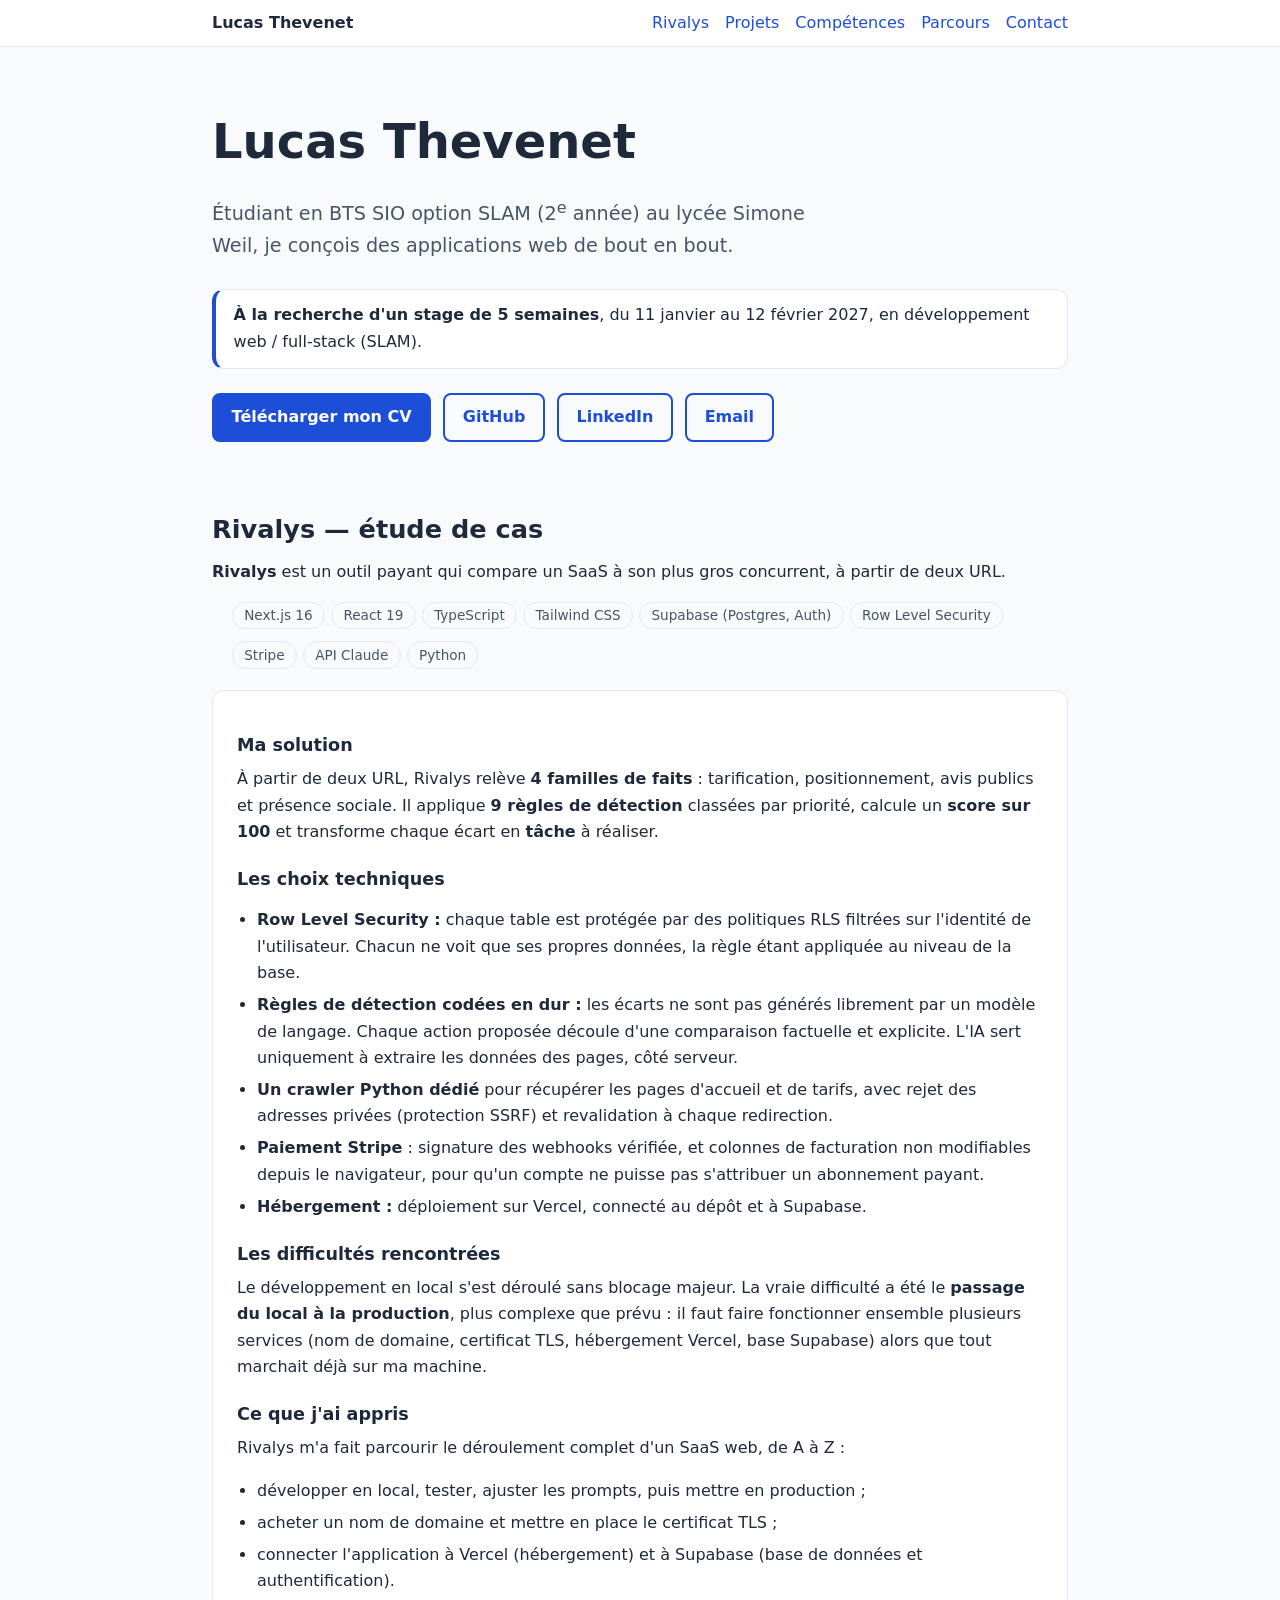
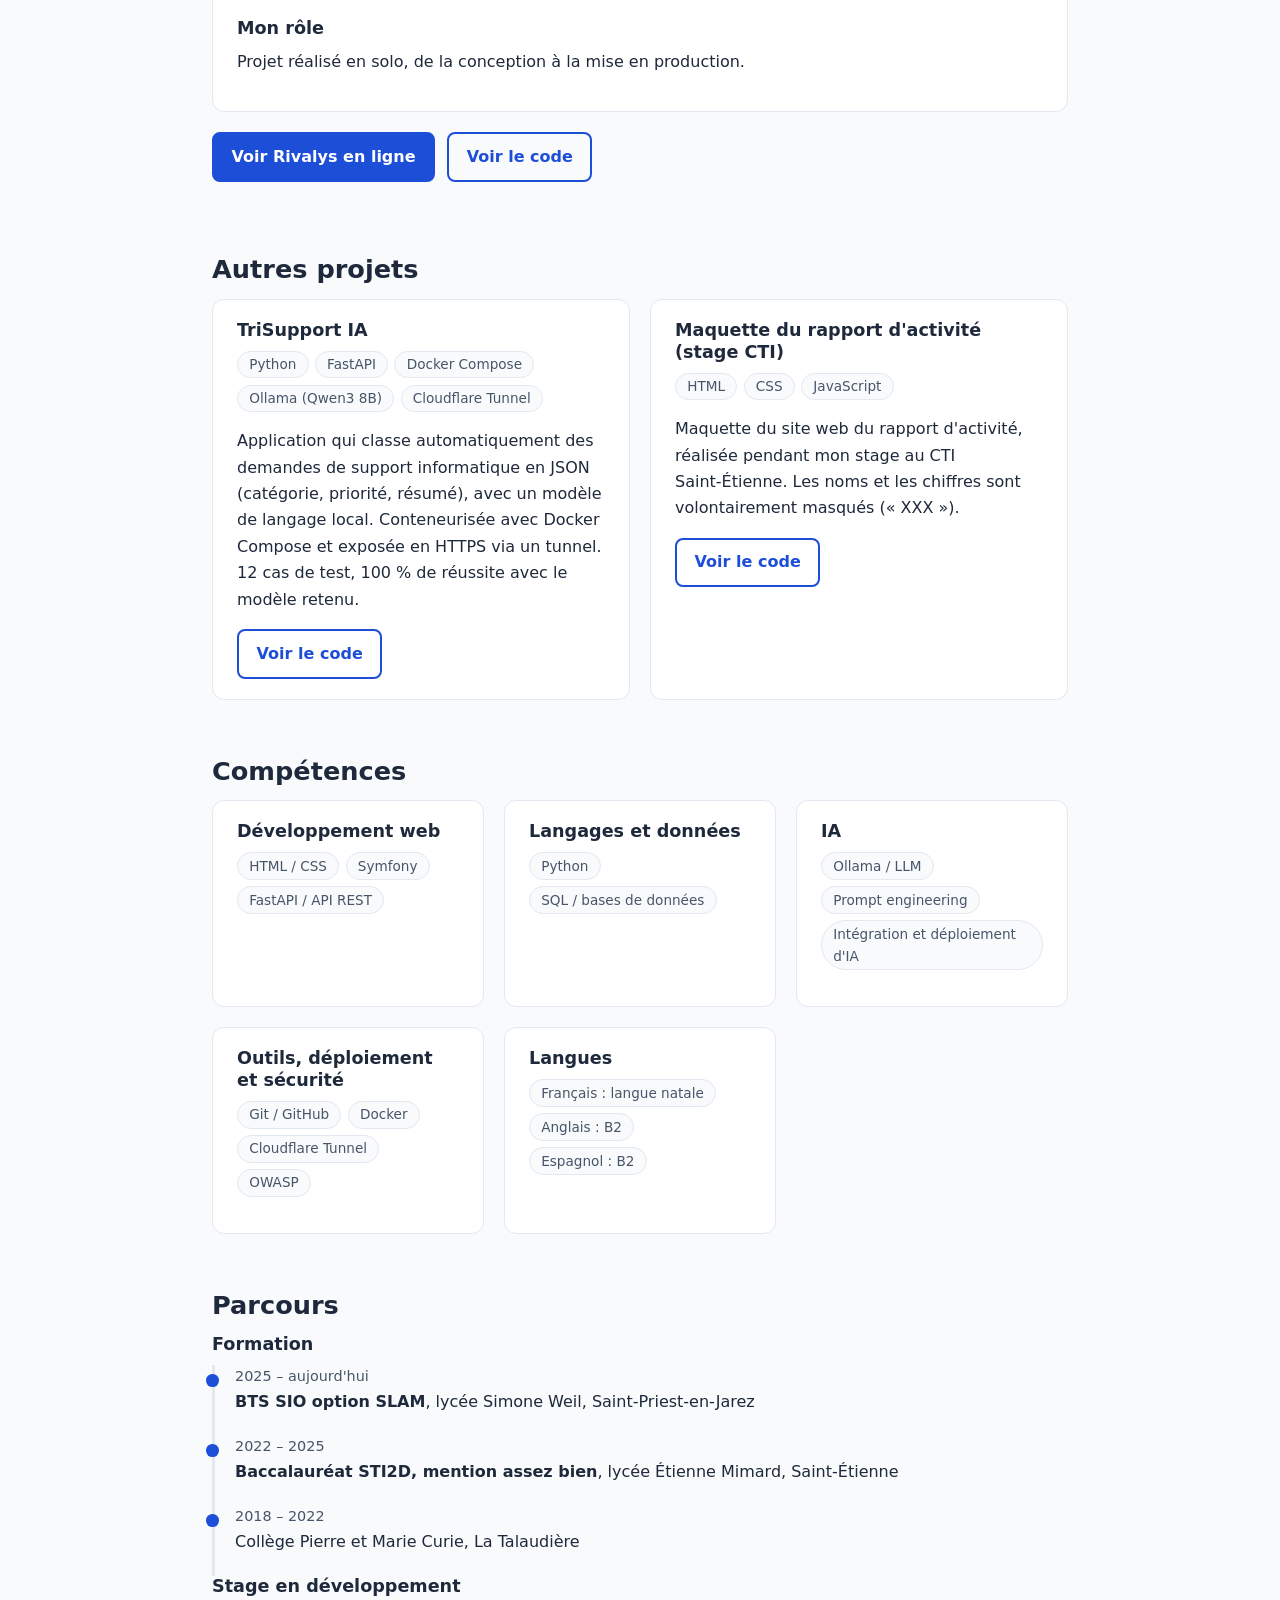
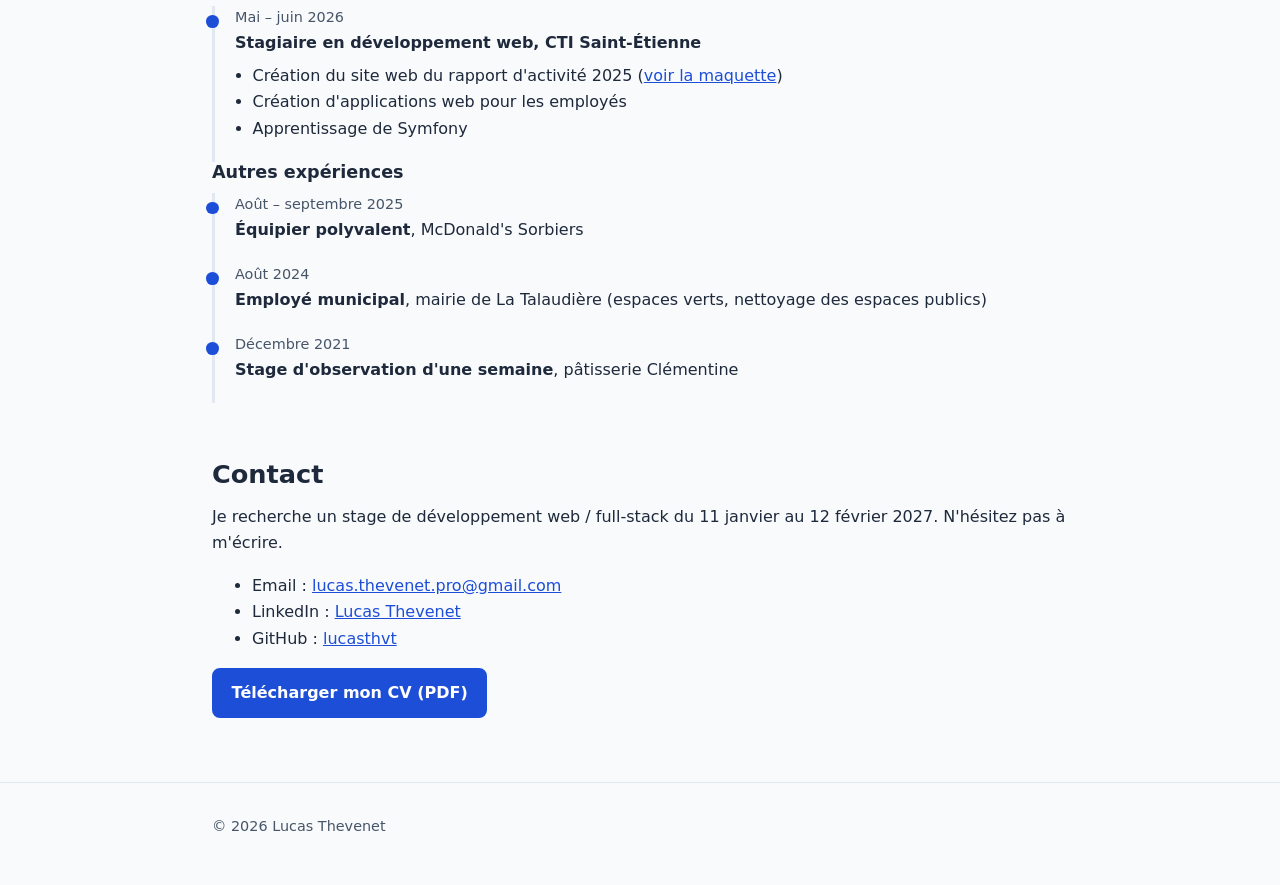
==== commit c4ef7407: "Ajoute la maquette du rapport d'activité (stage CTI) au portfolio Co-Authored-By: Claude Sonnet 5.5 " ====
--- a/index.html
+++ b/index.html
@@ -108,6 +108,14 @@
             <p>Application qui classe automatiquement des demandes de support informatique en JSON (catégorie, priorité, résumé), avec un modèle de langage local. Conteneurisée avec Docker Compose et exposée en HTTPS via un tunnel. 12 cas de test, 100 % de réussite avec le modèle retenu.</p>
             <a class="btn" href="https://github.com/lucasthvt/projet-ia-lucas" target="_blank" rel="noopener">Voir le code<span class="sr-only"> de TriSupport IA</span></a>
           </article>
+          <article class="card">
+            <h3>Maquette du rapport d'activité (stage CTI)</h3>
+            <ul class="tags" aria-label="Technologies">
+              <li>HTML</li><li>CSS</li><li>JavaScript</li>
+            </ul>
+            <p>Maquette du site web du rapport d'activité, réalisée pendant mon stage au CTI Saint-Étienne. Les noms et les chiffres sont volontairement masqués (« XXX »).</p>
+            <a class="btn" href="https://github.com/lucasthvt/cti-saint-etienne" target="_blank" rel="noopener">Voir le code<span class="sr-only"> de la maquette du rapport d'activité</span></a>
+          </article>
         </div>
       </div>
     </section>
@@ -155,7 +163,7 @@
         <ul class="timeline">
           <li><span class="date">Mai – juin 2026</span><strong>Stagiaire en développement web, CTI Saint-Étienne</strong>
             <ul>
-              <li>Création du site web du rapport d'activité 2025</li>
+              <li>Création du site web du rapport d'activité 2025 (<a href="#projets">voir la maquette</a>)</li>
               <li>Création d'applications web pour les employés</li>
               <li>Apprentissage de Symfony</li>
             </ul>
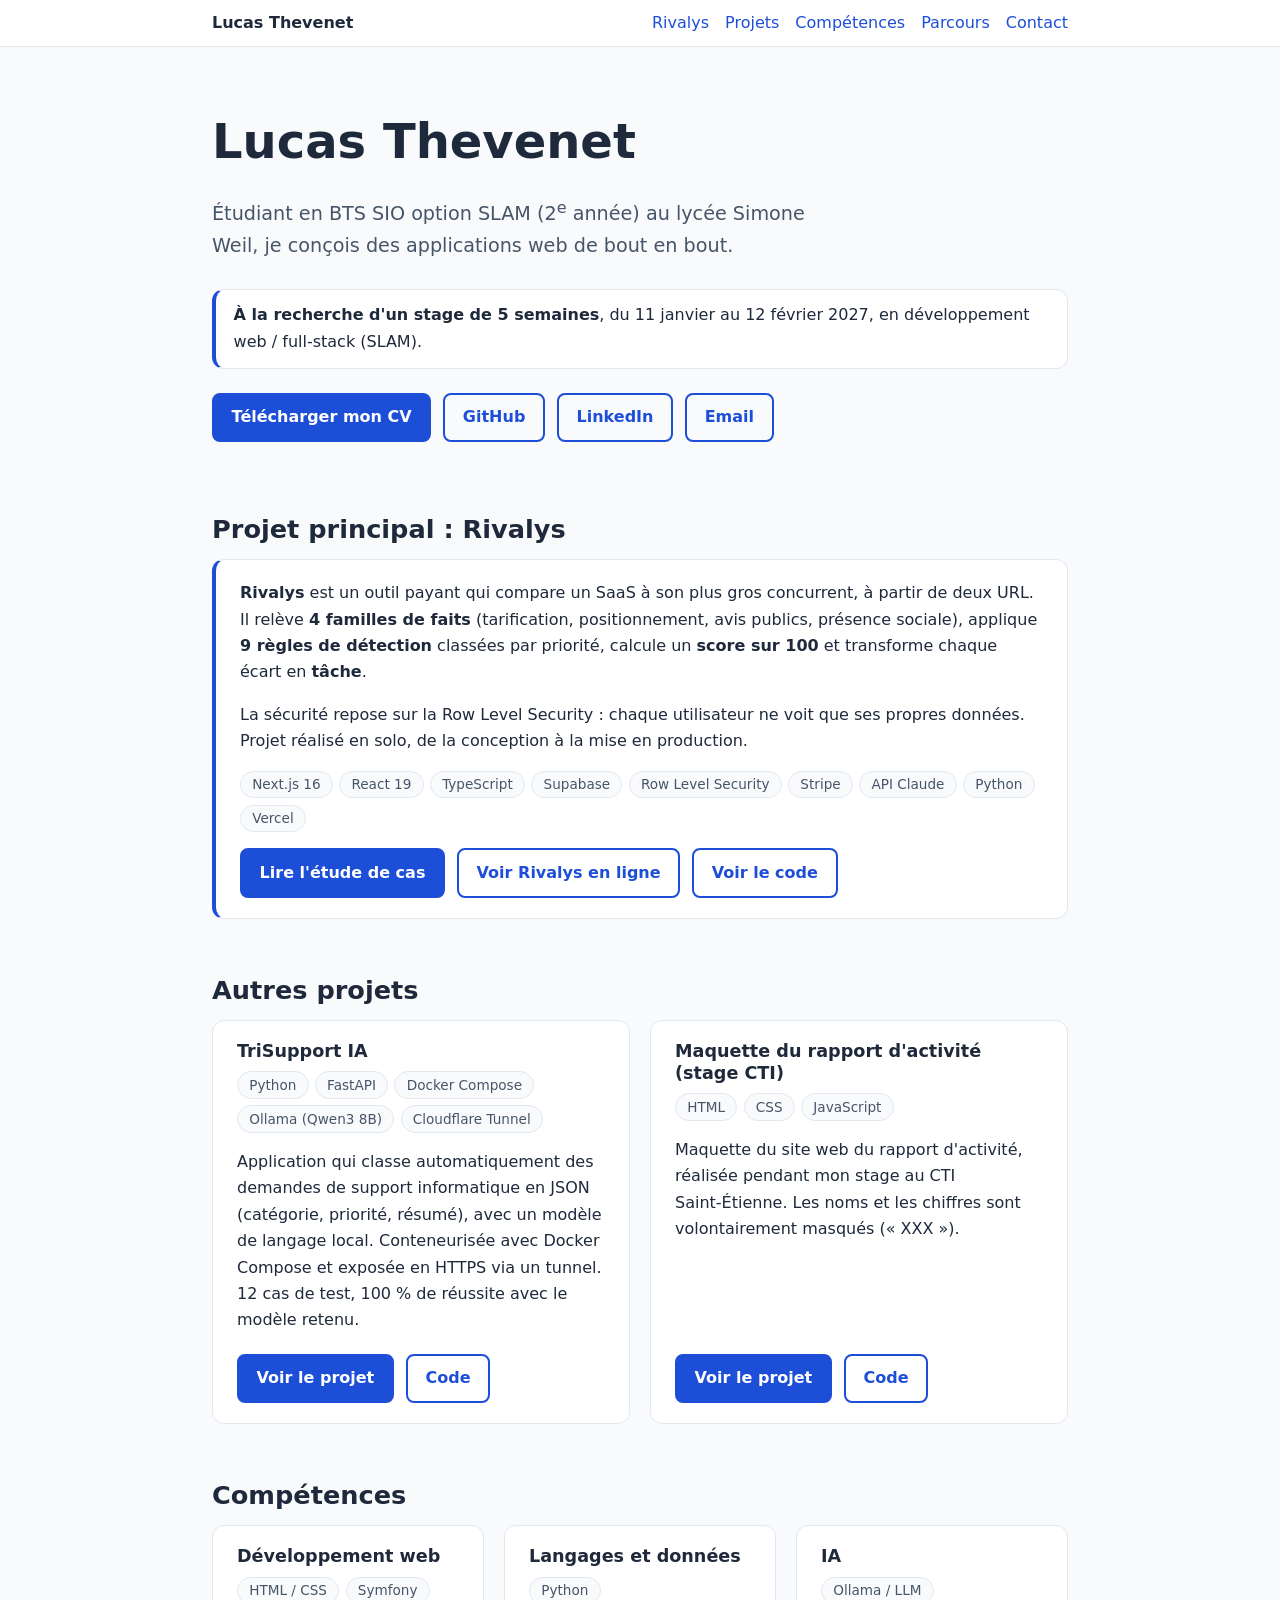
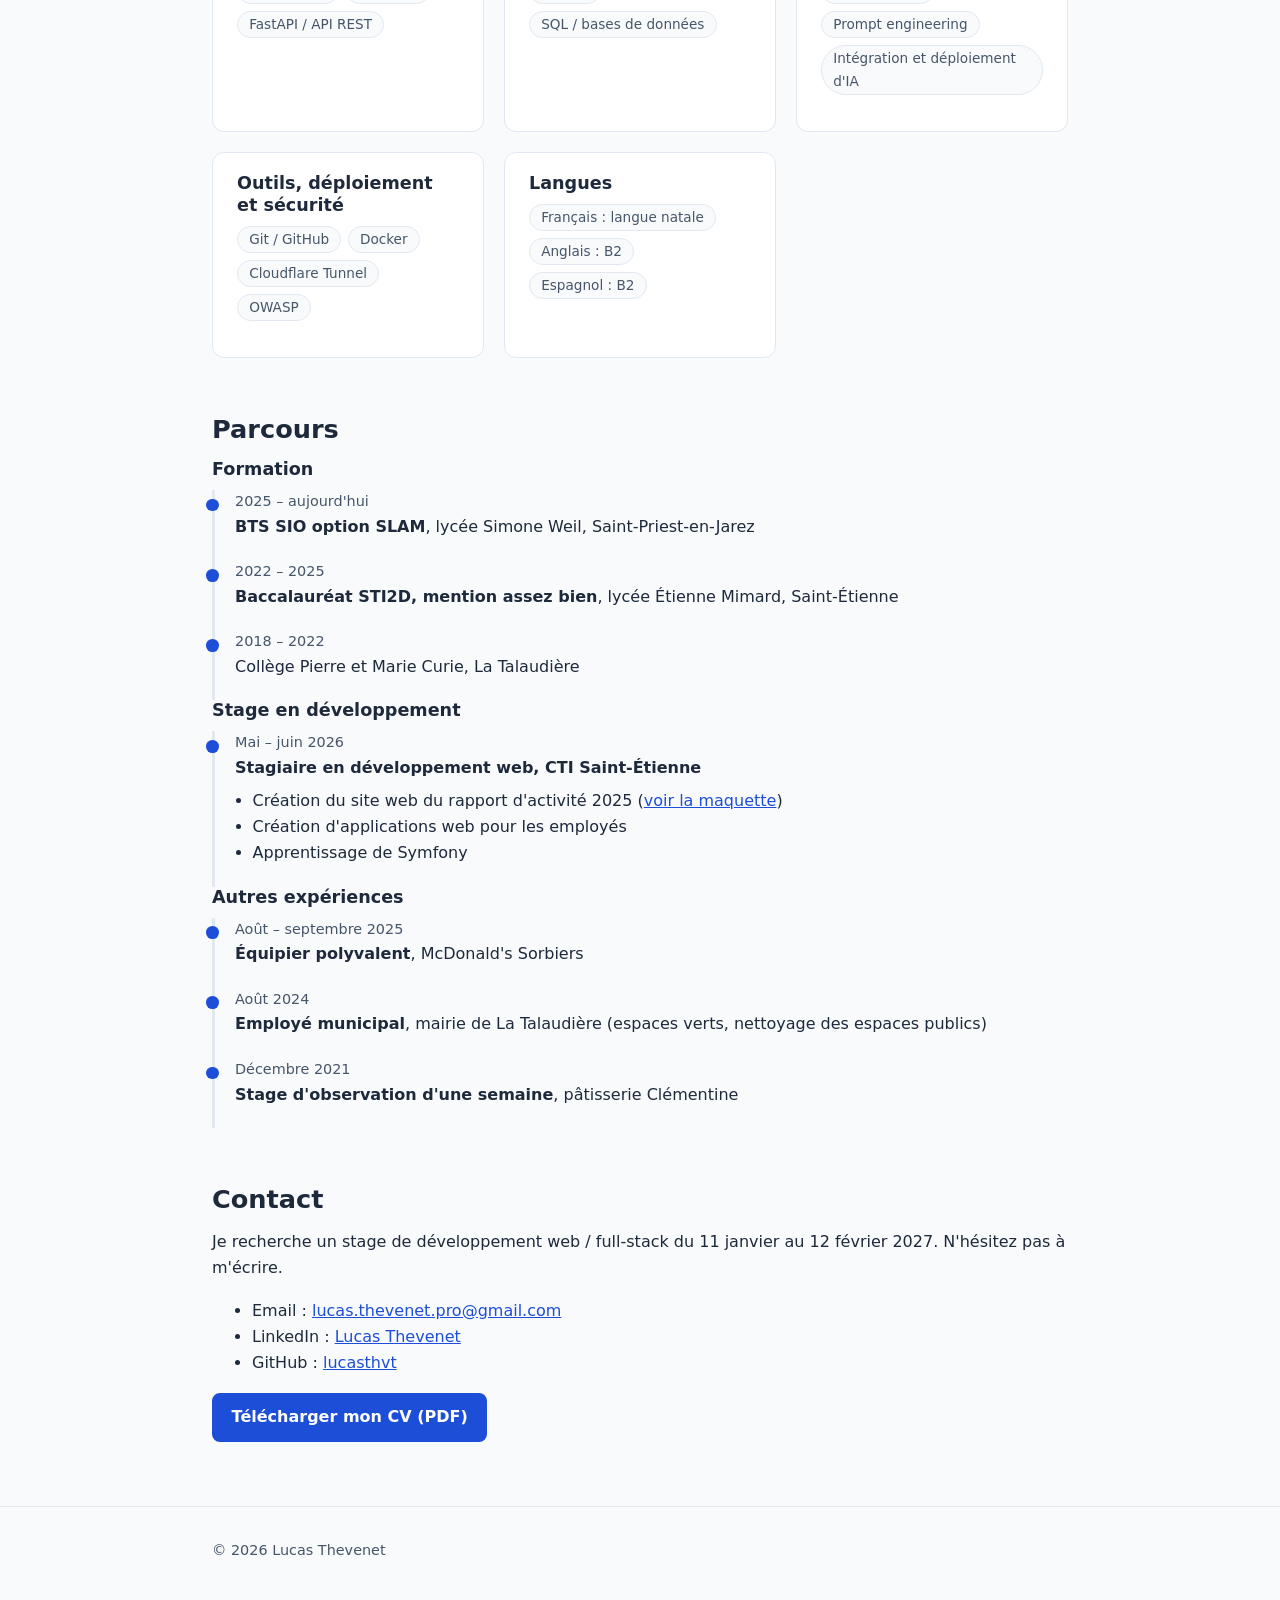
==== commit e8495cd7: "Pages détaillées par projet, navigation entre projets, 404, sitemap Ajoute la maquette du rapport d'" ====
--- a/index.html
+++ b/index.html
@@ -56,43 +56,20 @@
     </header>
 
     <section id="rivalys" aria-labelledby="rivalys-titre">
-      <div class="container case">
-        <h2 id="rivalys-titre">Rivalys — étude de cas</h2>
-        <p><strong>Rivalys</strong> est un outil payant qui compare un SaaS à son plus gros concurrent, à partir de deux URL.</p>
-        <ul class="tags" aria-label="Technologies">
-          <li>Next.js 16</li><li>React 19</li><li>TypeScript</li><li>Tailwind CSS</li><li>Supabase (Postgres, Auth)</li><li>Row Level Security</li><li>Stripe</li><li>API Claude</li><li>Python</li>
-        </ul>
-
-        <div class="card">
-          <h3>Ma solution</h3>
-          <p>À partir de deux URL, Rivalys relève <strong>4 familles de faits</strong> : tarification, positionnement, avis publics et présence sociale. Il applique <strong>9 règles de détection</strong> classées par priorité, calcule un <strong>score sur 100</strong> et transforme chaque écart en <strong>tâche</strong> à réaliser.</p>
-
-          <h3>Les choix techniques</h3>
-          <ul>
-            <li><strong>Row Level Security :</strong> chaque table est protégée par des politiques RLS filtrées sur l'identité de l'utilisateur. Chacun ne voit que ses propres données, la règle étant appliquée au niveau de la base.</li>
-            <li><strong>Règles de détection codées en dur :</strong> les écarts ne sont pas générés librement par un modèle de langage. Chaque action proposée découle d'une comparaison factuelle et explicite. L'IA sert uniquement à extraire les données des pages, côté serveur.</li>
-            <li><strong>Un crawler Python dédié</strong> pour récupérer les pages d'accueil et de tarifs, avec rejet des adresses privées (protection SSRF) et revalidation à chaque redirection.</li>
-            <li><strong>Paiement Stripe</strong> : signature des webhooks vérifiée, et colonnes de facturation non modifiables depuis le navigateur, pour qu'un compte ne puisse pas s'attribuer un abonnement payant.</li>
-            <li><strong>Hébergement :</strong> déploiement sur Vercel, connecté au dépôt et à Supabase.</li>
+      <div class="container">
+        <h2 id="rivalys-titre">Projet principal : Rivalys</h2>
+        <article class="card featured">
+          <p><strong>Rivalys</strong> est un outil payant qui compare un SaaS à son plus gros concurrent, à partir de deux URL. Il relève <strong>4 familles de faits</strong> (tarification, positionnement, avis publics, présence sociale), applique <strong>9 règles de détection</strong> classées par priorité, calcule un <strong>score sur 100</strong> et transforme chaque écart en <strong>tâche</strong>.</p>
+          <p>La sécurité repose sur la Row Level Security : chaque utilisateur ne voit que ses propres données. Projet réalisé en solo, de la conception à la mise en production.</p>
+          <ul class="tags" aria-label="Technologies">
+            <li>Next.js 16</li><li>React 19</li><li>TypeScript</li><li>Supabase</li><li>Row Level Security</li><li>Stripe</li><li>API Claude</li><li>Python</li><li>Vercel</li>
           </ul>
-
-          <h3>Les difficultés rencontrées</h3>
-          <p>Le développement en local s'est déroulé sans blocage majeur. La vraie difficulté a été le <strong>passage du local à la production</strong>, plus complexe que prévu : il faut faire fonctionner ensemble plusieurs services (nom de domaine, certificat TLS, hébergement Vercel, base Supabase) alors que tout marchait déjà sur ma machine.</p>
-
-          <h3>Ce que j'ai appris</h3>
-          <p>Rivalys m'a fait parcourir le déroulement complet d'un SaaS web, de A à Z :</p>
-          <ul>
-            <li>développer en local, tester, ajuster les prompts, puis mettre en production ;</li>
-            <li>acheter un nom de domaine et mettre en place le certificat TLS ;</li>
-            <li>connecter l'application à Vercel (hébergement) et à Supabase (base de données et authentification).</li>
-          </ul>
-
-          <h3>Mon rôle</h3>
-          <p>Projet réalisé en solo, de la conception à la mise en production.</p>
-        </div>
-
-        <p class="actions" style="margin-top:1.25rem"><a class="btn btn-primary" href="https://rivalys.com" target="_blank" rel="noopener">Voir Rivalys en ligne</a>
-        <a class="btn" href="https://github.com/lucasthvt/rivalys" target="_blank" rel="noopener">Voir le code<span class="sr-only"> de Rivalys</span></a></p>
+          <div class="actions">
+            <a class="btn btn-primary" href="projets/rivalys.html">Lire l'étude de cas<span class="sr-only"> de Rivalys</span></a>
+            <a class="btn" href="https://rivalys.com" target="_blank" rel="noopener">Voir Rivalys en ligne</a>
+            <a class="btn" href="https://github.com/lucasthvt/rivalys" target="_blank" rel="noopener">Voir le code<span class="sr-only"> de Rivalys</span></a>
+          </div>
+        </article>
       </div>
     </section>
 
@@ -100,21 +77,27 @@
       <div class="container">
         <h2 id="projets-titre">Autres projets</h2>
         <div class="grid">
-          <article class="card">
-            <h3>TriSupport IA</h3>
+          <article class="card project-card">
+            <h3><a href="projets/trisupport-ia.html">TriSupport IA</a></h3>
             <ul class="tags" aria-label="Technologies">
               <li>Python</li><li>FastAPI</li><li>Docker Compose</li><li>Ollama (Qwen3 8B)</li><li>Cloudflare Tunnel</li>
             </ul>
             <p>Application qui classe automatiquement des demandes de support informatique en JSON (catégorie, priorité, résumé), avec un modèle de langage local. Conteneurisée avec Docker Compose et exposée en HTTPS via un tunnel. 12 cas de test, 100 % de réussite avec le modèle retenu.</p>
-            <a class="btn" href="https://github.com/lucasthvt/projet-ia-lucas" target="_blank" rel="noopener">Voir le code<span class="sr-only"> de TriSupport IA</span></a>
+            <div class="actions">
+              <a class="btn btn-primary" href="projets/trisupport-ia.html">Voir le projet<span class="sr-only"> TriSupport IA</span></a>
+              <a class="btn" href="https://github.com/lucasthvt/projet-ia-lucas" target="_blank" rel="noopener">Code<span class="sr-only"> de TriSupport IA</span></a>
+            </div>
           </article>
-          <article class="card">
-            <h3>Maquette du rapport d'activité (stage CTI)</h3>
+          <article class="card project-card">
+            <h3><a href="projets/maquette-cti.html">Maquette du rapport d'activité (stage CTI)</a></h3>
             <ul class="tags" aria-label="Technologies">
               <li>HTML</li><li>CSS</li><li>JavaScript</li>
             </ul>
             <p>Maquette du site web du rapport d'activité, réalisée pendant mon stage au CTI Saint-Étienne. Les noms et les chiffres sont volontairement masqués (« XXX »).</p>
-            <a class="btn" href="https://github.com/lucasthvt/cti-saint-etienne" target="_blank" rel="noopener">Voir le code<span class="sr-only"> de la maquette du rapport d'activité</span></a>
+            <div class="actions">
+              <a class="btn btn-primary" href="projets/maquette-cti.html">Voir le projet<span class="sr-only"> maquette du rapport d'activité</span></a>
+              <a class="btn" href="https://github.com/lucasthvt/cti-saint-etienne" target="_blank" rel="noopener">Code<span class="sr-only"> de la maquette</span></a>
+            </div>
           </article>
         </div>
       </div>
@@ -163,7 +146,7 @@
         <ul class="timeline">
           <li><span class="date">Mai – juin 2026</span><strong>Stagiaire en développement web, CTI Saint-Étienne</strong>
             <ul>
-              <li>Création du site web du rapport d'activité 2025 (<a href="#projets">voir la maquette</a>)</li>
+              <li>Création du site web du rapport d'activité 2025 (<a href="projets/maquette-cti.html">voir la maquette</a>)</li>
               <li>Création d'applications web pour les employés</li>
               <li>Apprentissage de Symfony</li>
             </ul>
--- a/style.css
+++ b/style.css
@@ -187,3 +187,35 @@
 .timeline ul { margin: .4rem 0 0; padding-left: 1.1rem; }
 .timeline ul li { padding: 0; position: static; list-style: disc; }
 .timeline ul li::before { content: none; }
+
+/* ===== Cartes projets cliquables ===== */
+.project-card { display: flex; flex-direction: column; }
+.project-card p { flex: 1; }
+.project-card .actions { margin-top: .25rem; }
+.project-card h3 a { color: var(--text); text-decoration: none; }
+.project-card h3 a:hover { color: var(--accent); text-decoration: underline; }
+.featured { border-left: 4px solid var(--accent); }
+.facts { display: grid; gap: 1rem; grid-template-columns: repeat(auto-fit, minmax(9rem, 1fr)); margin: 1.25rem 0; }
+.fact { background: var(--surface); border: 1px solid var(--border); border-radius: var(--radius); padding: .9rem 1rem; }
+.fact strong { display: block; font-size: 1.6rem; line-height: 1.2; color: var(--accent); }
+.fact span { font-size: .9rem; color: var(--muted); }
+
+/* ===== Pages projet ===== */
+.crumb { display: inline-block; margin: 2rem 0 .5rem; text-decoration: none; font-weight: 600; }
+.crumb:hover { text-decoration: underline; }
+.page-hero { padding: .5rem 0 1rem; }
+.page-hero .lead { font-size: 1.15rem; color: var(--muted); max-width: 42rem; }
+.prose { padding-top: 2rem; }
+.prose h2 { margin-top: 0; padding-top: 0; border-bottom: 2px solid var(--border); padding-bottom: .35rem; }
+.prose ul, .prose ol { padding-left: 1.25rem; }
+.prose li { margin-bottom: .4rem; }
+.table-wrap { overflow-x: auto; }
+table { border-collapse: collapse; width: 100%; background: var(--surface); border: 1px solid var(--border); border-radius: var(--radius); }
+th, td { text-align: left; padding: .6rem .8rem; border-bottom: 1px solid var(--border); vertical-align: top; }
+th { background: var(--bg); }
+.pager { display: grid; gap: 1rem; grid-template-columns: repeat(auto-fit, minmax(14rem, 1fr)); margin-top: 3rem; }
+.pager a { display: block; padding: 1rem 1.25rem; border: 1px solid var(--border); border-radius: var(--radius); background: var(--surface); text-decoration: none; }
+.pager a:hover { border-color: var(--accent); }
+.pager small { display: block; color: var(--muted); }
+.pager .next { text-align: right; }
+.note { background: var(--surface); border: 1px dashed var(--border); border-radius: var(--radius); padding: .8rem 1.1rem; color: var(--muted); }
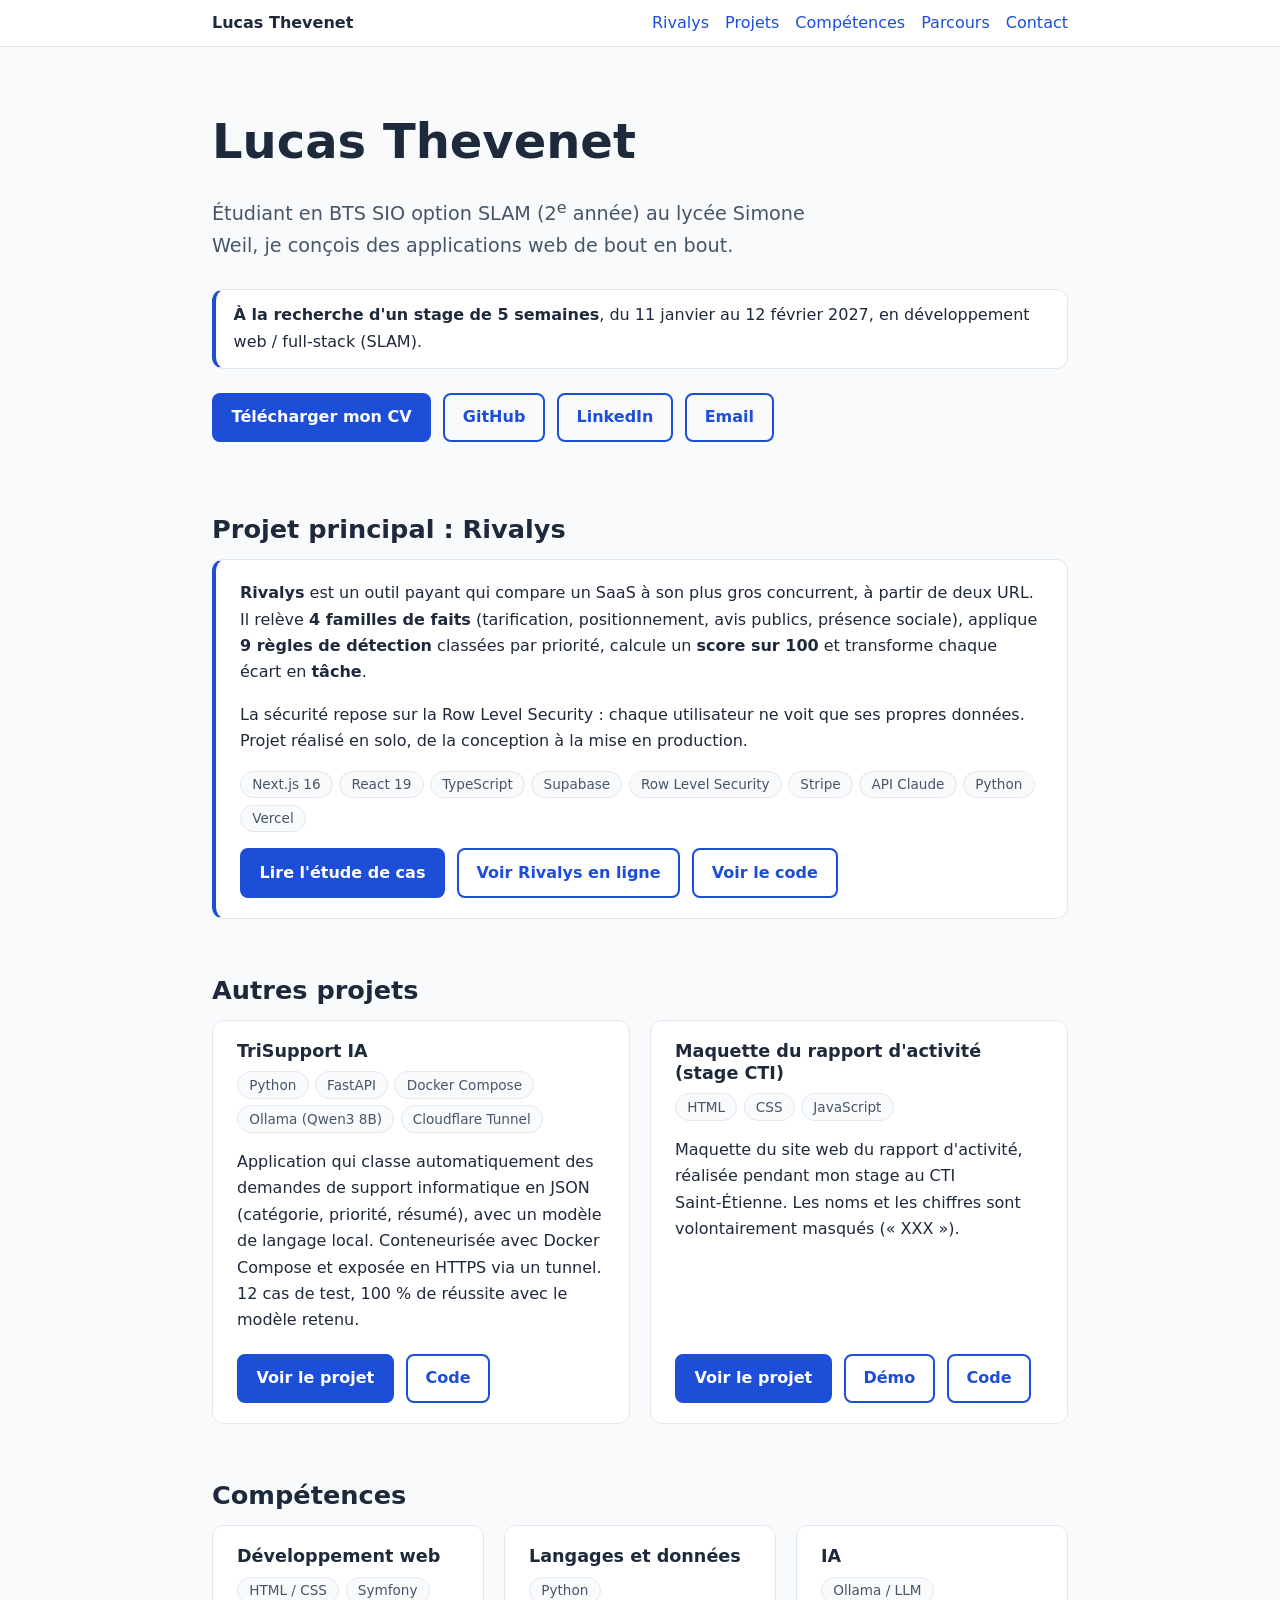
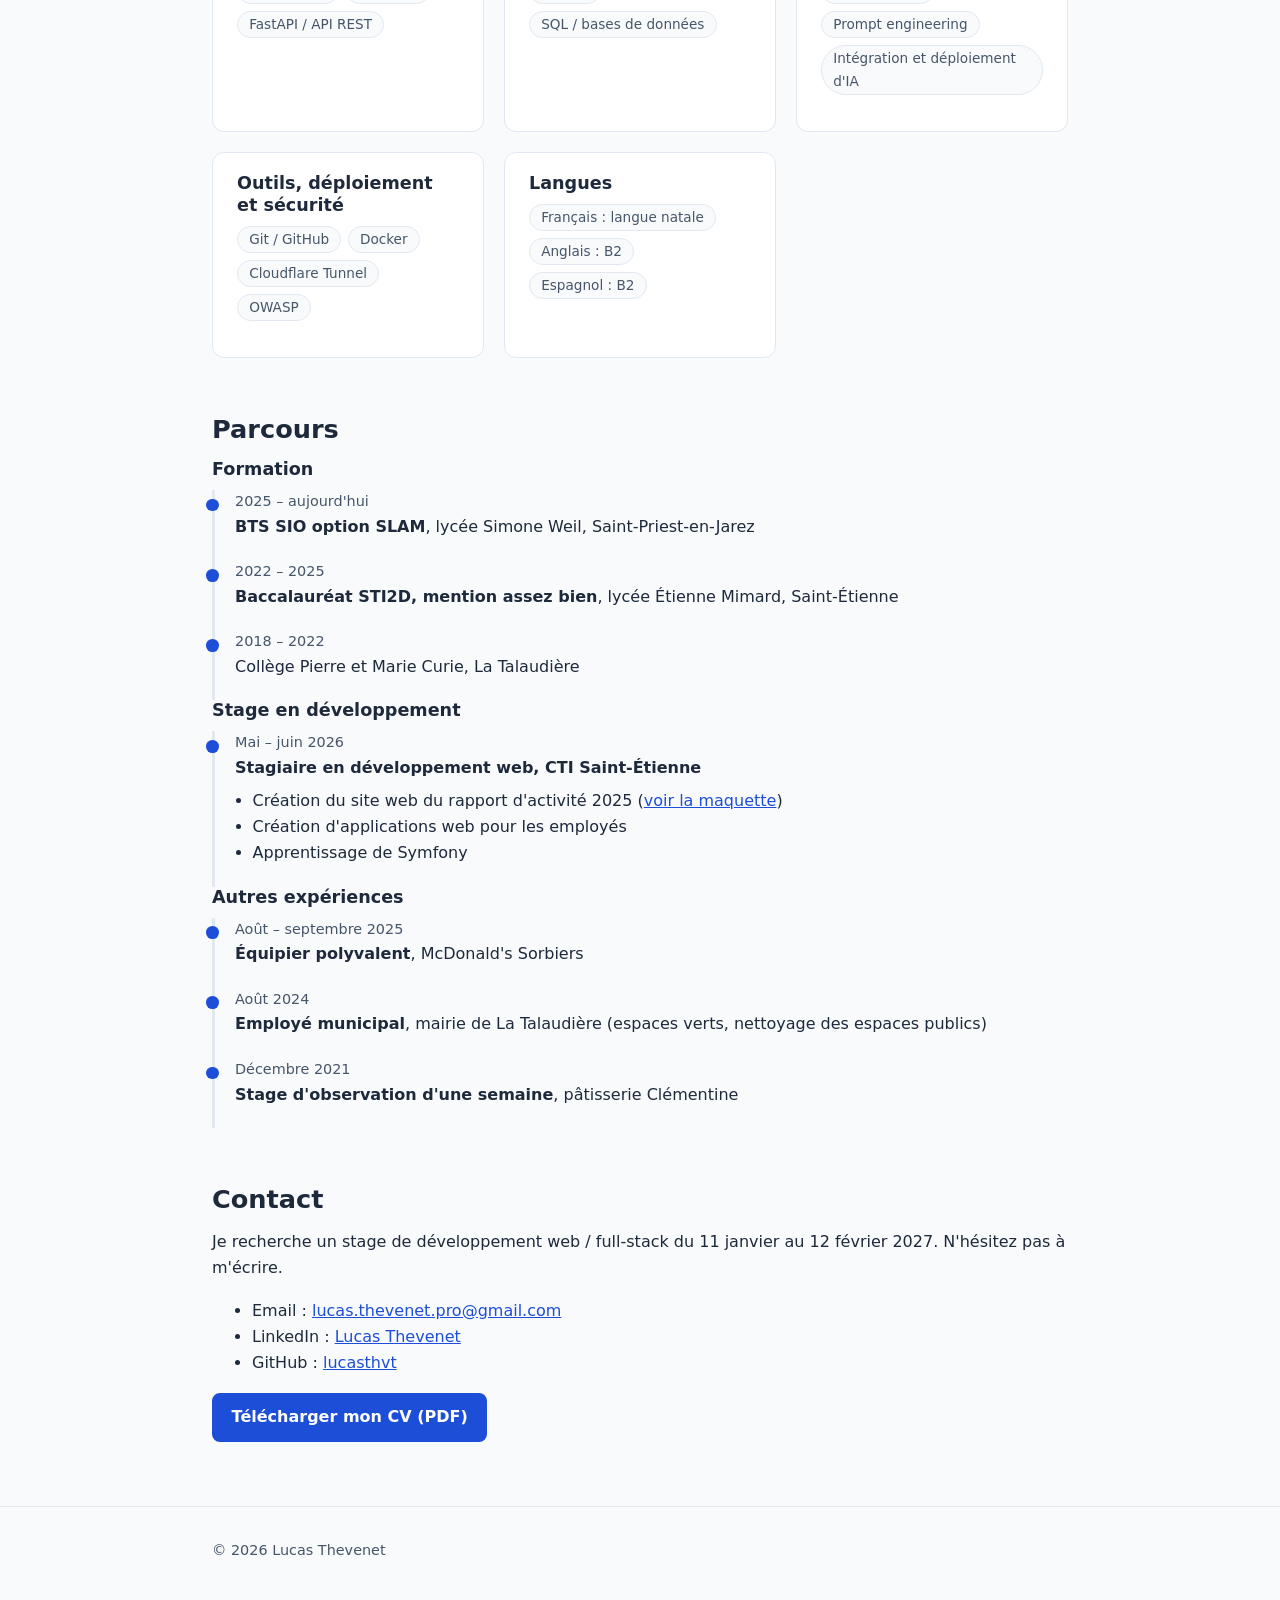
==== commit 881c76c1: "Aperçu interactif de la maquette CTI directement dans le portfolio Copie allégée de la maquette (ima" ====
--- a/index.html
+++ b/index.html
@@ -96,6 +96,7 @@
             <p>Maquette du site web du rapport d'activité, réalisée pendant mon stage au CTI Saint-Étienne. Les noms et les chiffres sont volontairement masqués (« XXX »).</p>
             <div class="actions">
               <a class="btn btn-primary" href="projets/maquette-cti.html">Voir le projet<span class="sr-only"> maquette du rapport d'activité</span></a>
+              <a class="btn" href="maquette-cti/index.html" target="_blank" rel="noopener">Démo<span class="sr-only"> de la maquette (nouvel onglet)</span></a>
               <a class="btn" href="https://github.com/lucasthvt/cti-saint-etienne" target="_blank" rel="noopener">Code<span class="sr-only"> de la maquette</span></a>
             </div>
           </article>
--- a/style.css
+++ b/style.css
@@ -219,3 +219,8 @@
 .pager small { display: block; color: var(--muted); }
 .pager .next { text-align: right; }
 .note { background: var(--surface); border: 1px dashed var(--border); border-radius: var(--radius); padding: .8rem 1.1rem; color: var(--muted); }
+
+/* ===== Aperçu intégré d'une maquette ===== */
+.preview { border: 1px solid var(--border); border-radius: var(--radius); overflow: hidden; background: var(--surface); }
+.preview iframe { display: block; width: 100%; height: 70vh; min-height: 28rem; border: 0; background: #fff; }
+.preview-bar { display: flex; flex-wrap: wrap; gap: .5rem 1rem; align-items: center; justify-content: space-between; padding: .6rem 1rem; border-bottom: 1px solid var(--border); font-size: .9rem; color: var(--muted); }
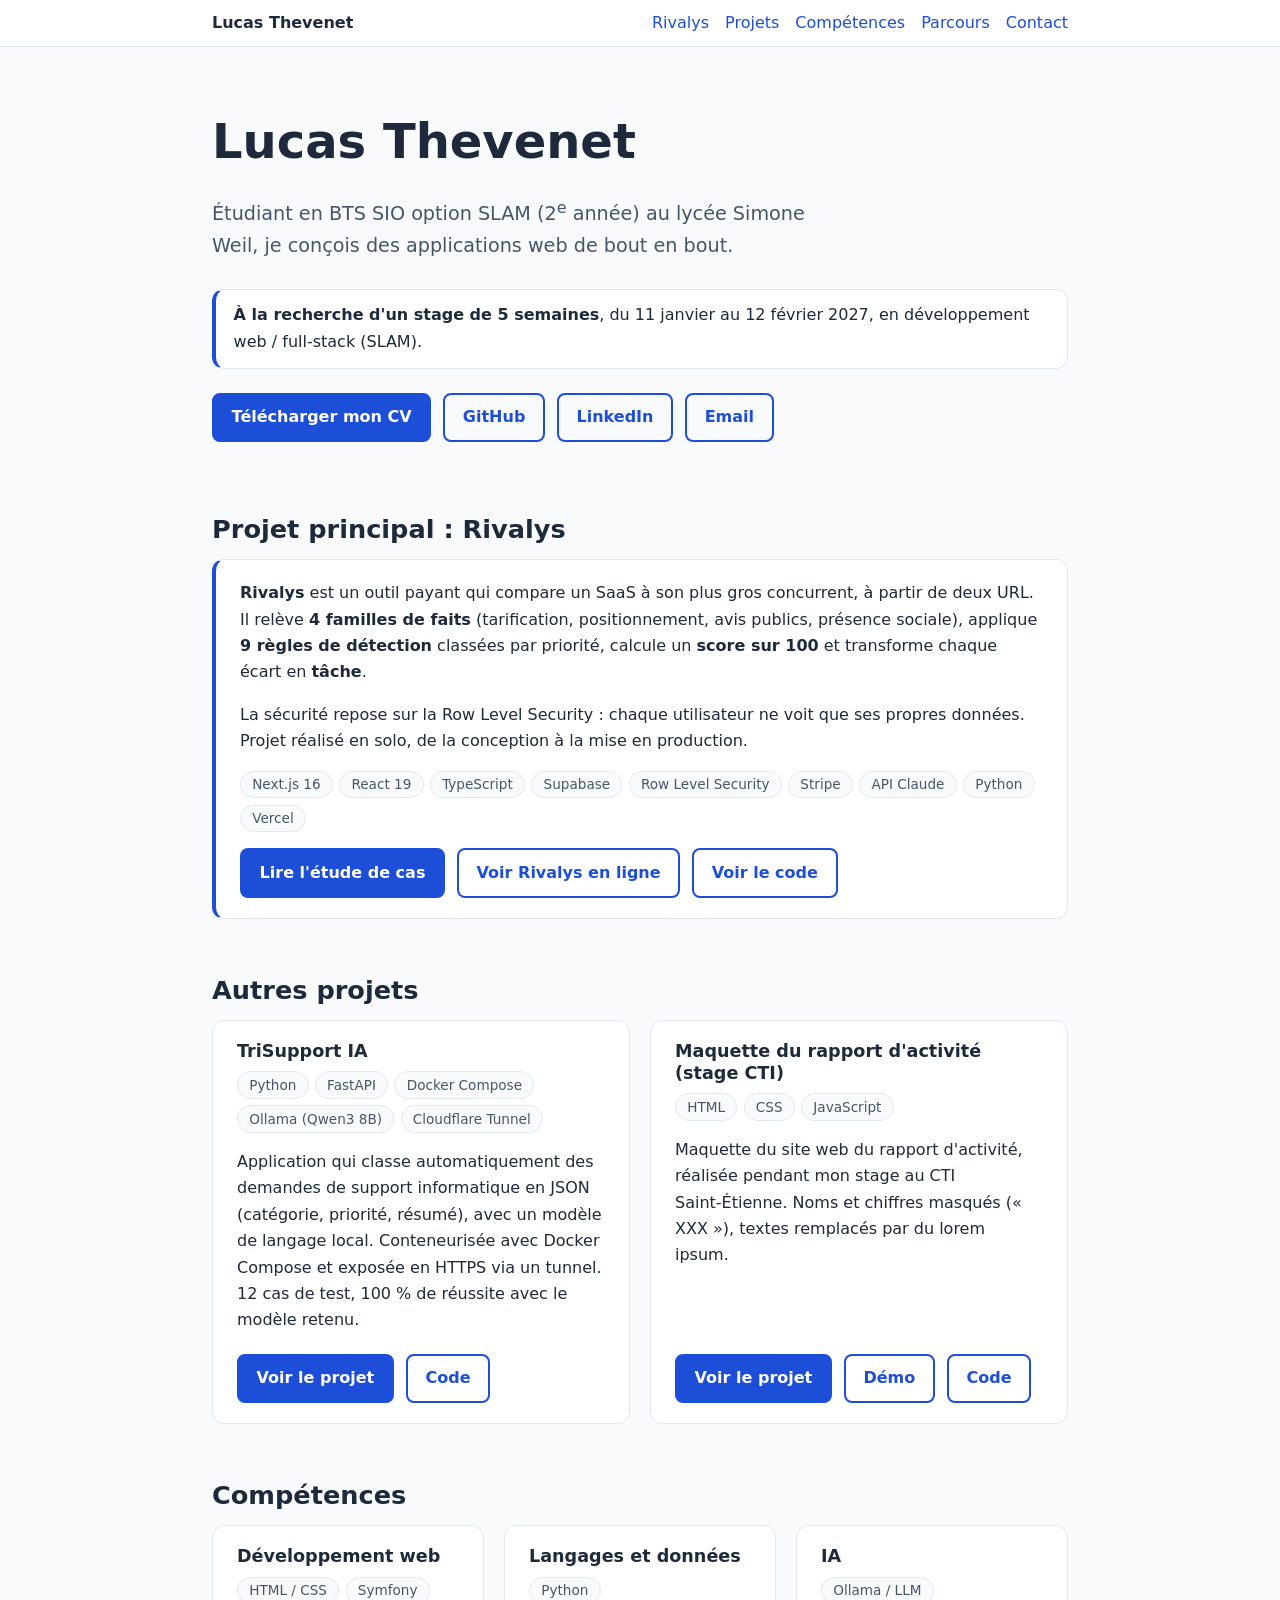
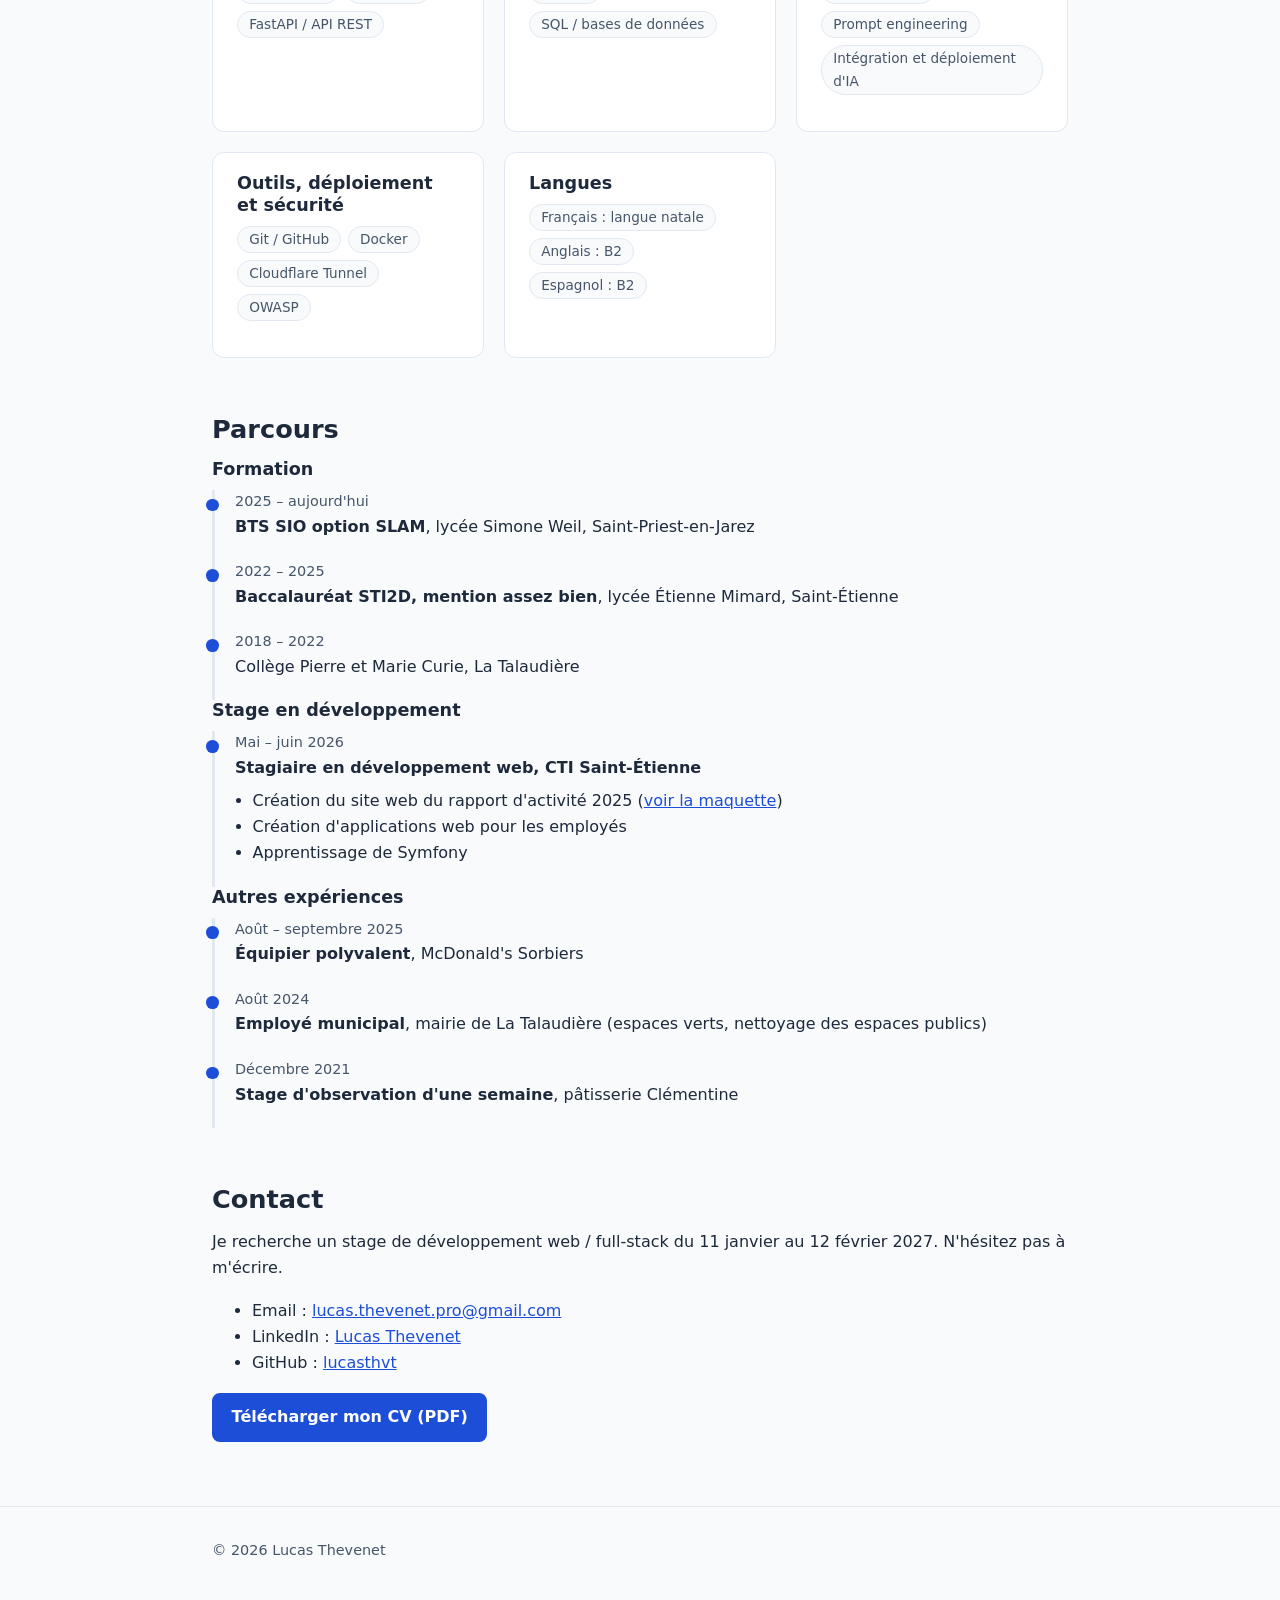
==== commit e1a7f20a: "Anonymise les textes de la maquette CTI (lorem ipsum) Co-Authored-By: Claude Sonnet 5.5 <noreply@ant" ====
--- a/index.html
+++ b/index.html
@@ -93,7 +93,7 @@
             <ul class="tags" aria-label="Technologies">
               <li>HTML</li><li>CSS</li><li>JavaScript</li>
             </ul>
-            <p>Maquette du site web du rapport d'activité, réalisée pendant mon stage au CTI Saint-Étienne. Les noms et les chiffres sont volontairement masqués (« XXX »).</p>
+            <p>Maquette du site web du rapport d'activité, réalisée pendant mon stage au CTI Saint-Étienne. Noms et chiffres masqués (« XXX »), textes remplacés par du lorem ipsum.</p>
             <div class="actions">
               <a class="btn btn-primary" href="projets/maquette-cti.html">Voir le projet<span class="sr-only"> maquette du rapport d'activité</span></a>
               <a class="btn" href="maquette-cti/index.html" target="_blank" rel="noopener">Démo<span class="sr-only"> de la maquette (nouvel onglet)</span></a>
